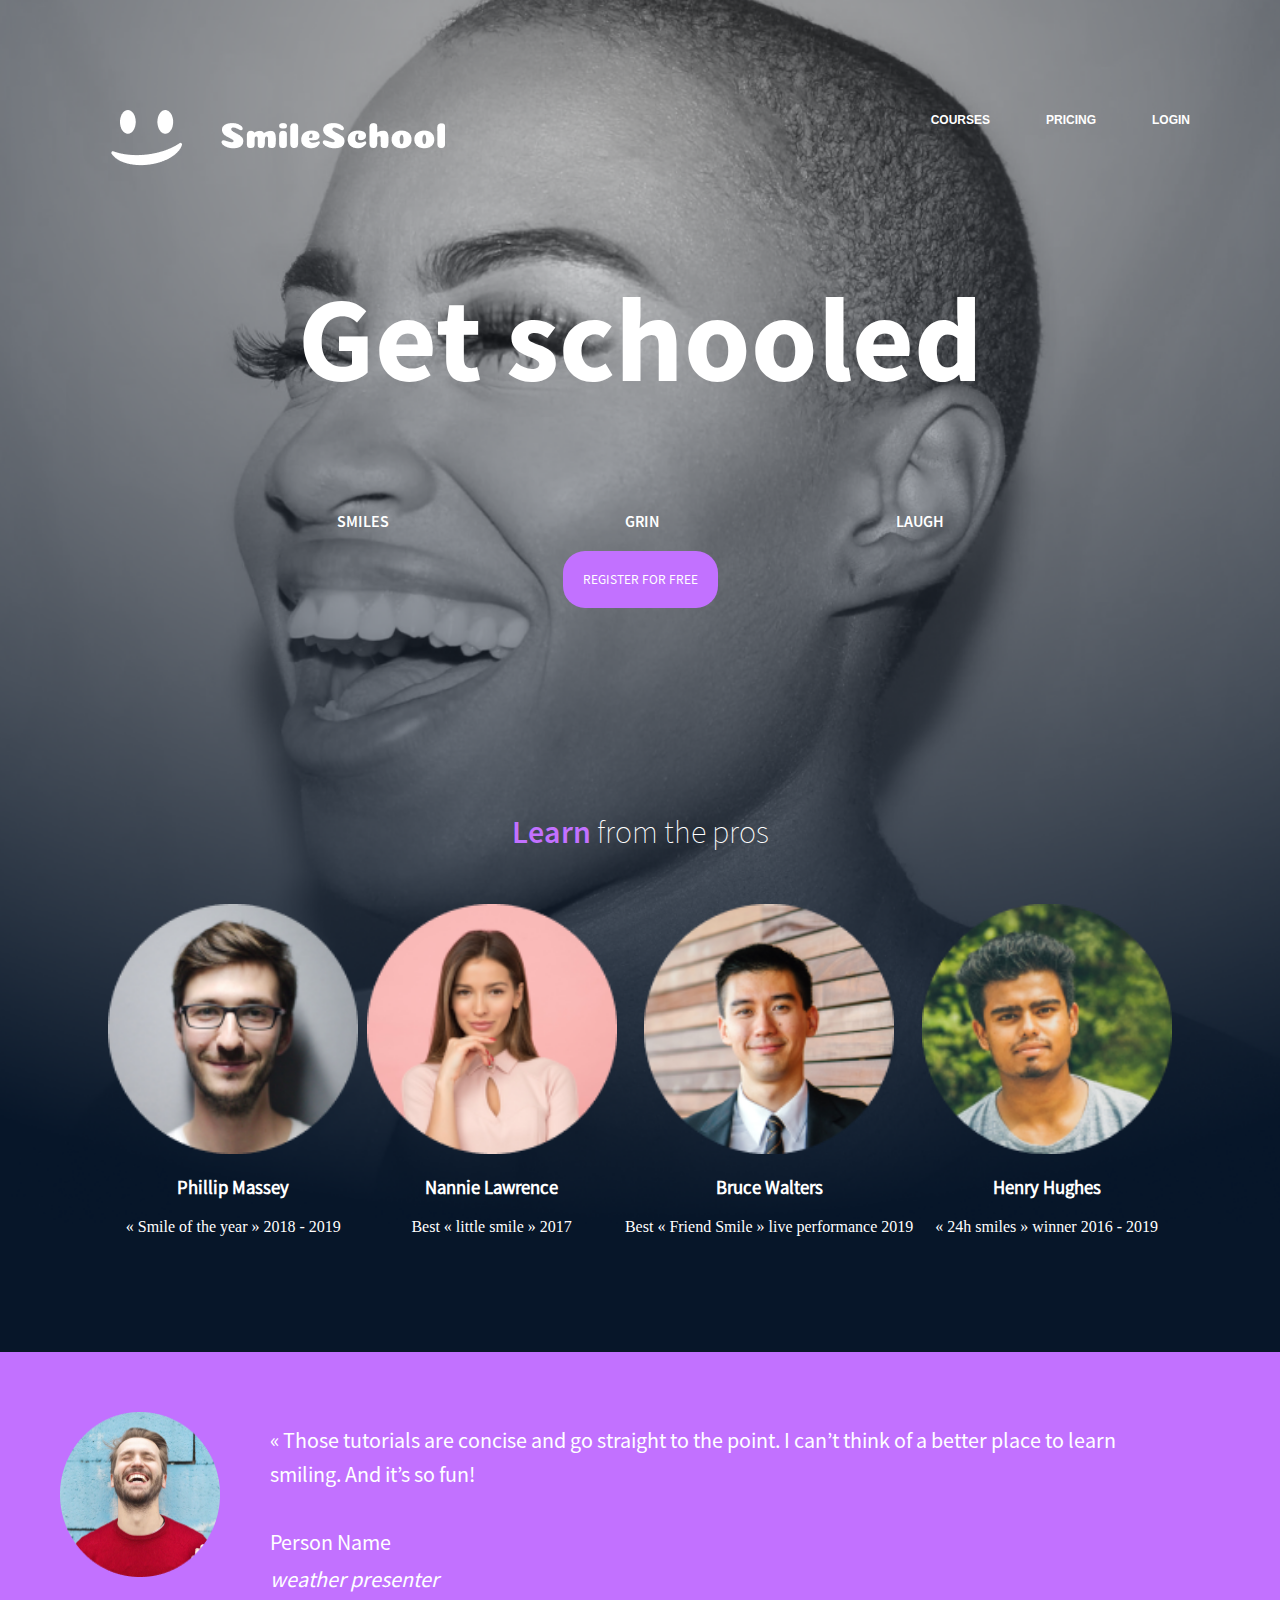
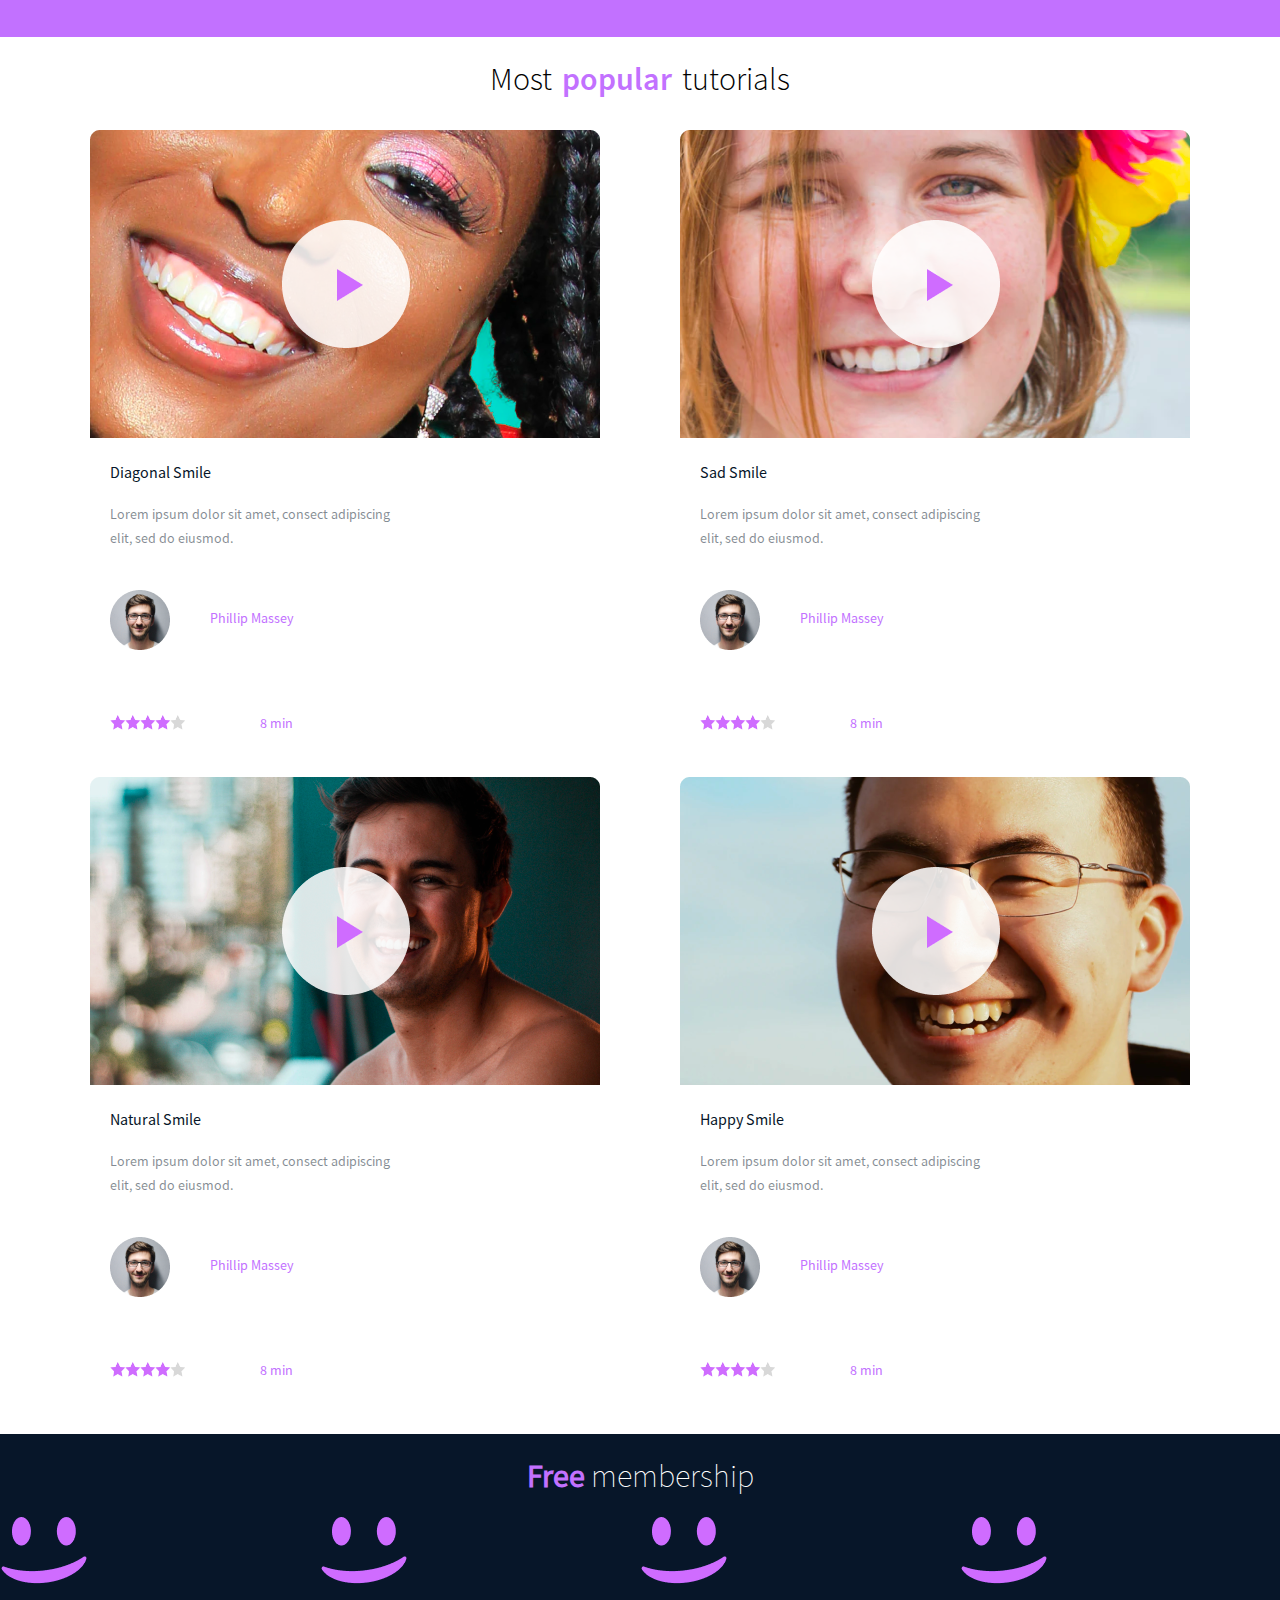
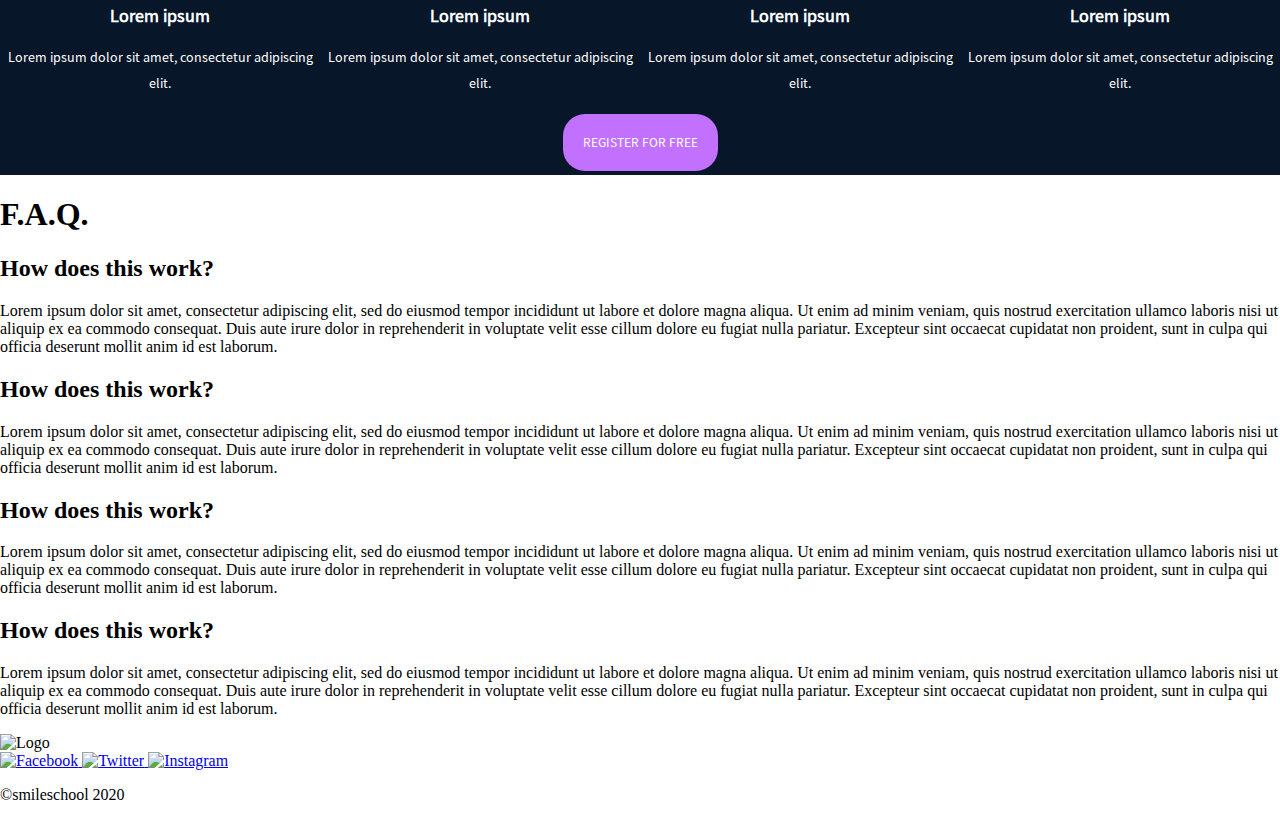
==== css_advanced/index.html @ b75cc5b3 "button flex dir row" ====
<!DOCTYPE html>
<html lang="en">
<head>
  <meta charset="UTF-8">
  <meta name="viewport" content="width=device-width, initial-scale=1.0">
  <title>Document</title>
  <link rel="stylesheet" href="styles.css">
</head>
<body>
  <!--Header-->
    <header>
      <div class="header">
      <div class="logo">
      <a><img src="images/logo.png" alt="Logo"></a>
    </div>
    <div class="menu">
    <a href="link">COURSES</a>
    <a href="link">PRICING</a>
    <a href="link">LOGIN</a>
    </div>
    </div>
    <!--Banner-->
      <section class="banner">
        <div class="top-banner">
        <h1>Get schooled</h1>
        <div class="three-words">
        <p>SMILES</p>
        <p>GRIN</p>
        <p>LAUGH</p>
        </div>
        <div class="button-container">
          <button>REGISTER FOR FREE</button>
        </div>
        </div>
        <div class="bottom-banner">
          <h2>
            <span class="highlight">Learn</span> from the pros
          </h2>
          <div class="pros">
            <div>
              <img src="images/pro_1.png" alt="Image 1">
              <h3>Phillip Massey</h3>
              <p>« Smile of the year » 2018 - 2019</p>
            </div>
            <div>
              <img src="images/pro_2.png" alt="Image 2">
              <h3>Nannie Lawrence</h3>
              <p>Best « little smile » 2017</p>
            </div>
              <div>
                <img src="images/pro_3.png" alt="Image 3">
                <h3>Bruce Walters</h3>
                <p>Best « Friend Smile » live performance 2019</p>
              </div>
                <div>
                  <img src="images/pro_4.png" alt="Image 4">
                  <h3>Henry Hughes</h3>
                  <p>« 24h smiles » winner 2016 - 2019</p>
                </div>
          </div>
        </div>
      </section>
    </header>
    <main>
    <!--Quote-->
    <section>
        <div class="testimonial">
          <img src="images/testimonial_avatar.png" alt="Image 1">
          <div class="quote">
            <blockquote>« Those tutorials are concise and go straight to the point. I can’t think of a better place to learn
              smiling. And it’s
              so fun!</blockquote>
            <p>Person Name</p>
            <i>weather presenter</i>
          </div>
        </div>
    </section>

    <!--Video-->
      <section>
        <div class="video">
        <h1>Most <span class="popular">popular</span> tutorials</h1>
        <div class="four-videos">
          <!--Video 1-->
          <div>
            <img src="images/video1.png" alt="Image 1">
            <h2>Diagonal Smile</h2>
            <p>Lorem ipsum dolor sit amet, consect adipiscing elit, sed do eiusmod.</p>
            <div class="review">
              <div class="phillip">
                <img src="images/phillip.png" alt="Image 1">
                <h3>Phillip Massey</h3>
              </div>
              <div class="stars-mins">
                <div class="stars">
                  <img src="images/full_star.png" alt="Star 1">
                  <img src="images/full_star.png" alt="Star 2">
                  <img src="images/full_star.png" alt="Star 3">
                  <img src="images/full_star.png" alt="Star 4">
                  <img src="images/empty_star.png" alt="Star 5">
                </div>
                  <p>8 min</p>
                </div>
              </div>
            </div>
          <!--Video 2-->
          <div>
            <img src="images/video2.png" alt="Image 2">
            <h2>Sad Smile</h2>
            <p>Lorem ipsum dolor sit amet, consect adipiscing elit, sed do eiusmod.</p>
            <div class="review">
              <div class="phillip">
                <img src="images/phillip.png" alt="Image 2">
                <h3>Phillip Massey</h3>
              </div>
              <div class="stars-mins">
                <div class="stars">
                  <img src="images/full_star.png" alt="Star 1">
                  <img src="images/full_star.png" alt="Star 2">
                  <img src="images/full_star.png" alt="Star 3">
                  <img src="images/full_star.png" alt="Star 4">
                  <img src="images/empty_star.png" alt="Star 5">
                </div>
                <p>8 min</p>
              </div>
            </div>
          </div>
          <!--Video 3-->
          <div>
            <img src="images/video3.png" alt="Image 3">
            <h2>Natural Smile</h2>
            <p>Lorem ipsum dolor sit amet, consect adipiscing elit, sed do eiusmod.</p>
            <div class="review">
              <div class="phillip">
              <img src="images/phillip.png" alt="Image 3">
              <h3>Phillip Massey</h3>
              </div>
              <div class="stars-mins">
                <div class="stars">
                  <img src="images/full_star.png" alt="Star 1">
                  <img src="images/full_star.png" alt="Star 2">
                  <img src="images/full_star.png" alt="Star 3">
                  <img src="images/full_star.png" alt="Star 4">
                  <img src="images/empty_star.png" alt="Star 5">
                </div>
                  <p>8 min</p>
                </div>
              </div>
            </div>
            <!--Video 4-->
            <div>
              <img src="images/video4.png" alt="Image 4">
              <h2>Happy Smile</h2>
              <p>Lorem ipsum dolor sit amet, consect adipiscing elit, sed do eiusmod.</p>
              <div class="review">
                <div class="phillip">
                <img src="images/phillip.png" alt="Image 4">
                <h3>Phillip Massey</h3>
                </div>
                <div class="stars-mins">
                  <div class="stars">
                    <img src="images/full_star.png" alt="Star 1">
                    <img src="images/full_star.png" alt="Star 2">
                    <img src="images/full_star.png" alt="Star 3">
                    <img src="images/full_star.png" alt="Star 4">
                    <img src="images/empty_star.png" alt="Star 5">
                  </div>
                  <p>8 min</p>
                </div>
              </div>
            </div>
        </div>
        </div>
  </section>
    <!--Membership-->
      <section>
        <div class="membership">
          <div class="free-membership">
          <h1> <span class="free">Free</span> membership</h1>
        </div>
        <div class="smiley-boxes">
          <div>
            <img src="images/smiley.png" alt="Image 1">
            <h2>Lorem ipsum</h2>
            <p>Lorem ipsum dolor sit amet, consectetur adipiscing elit.</p>
          </div>
          <div>
            <img src="images/smiley.png" alt="Image 2">
            <h2>Lorem ipsum</h2>
            <p>Lorem ipsum dolor sit amet, consectetur adipiscing elit.</p>
          </div>
          <div>
            <img src="images/smiley.png" alt="Image 3">
            <h2>Lorem ipsum</h2>
            <p>Lorem ipsum dolor sit amet, consectetur adipiscing elit.</p>
          </div>
          <div>
            <img src="images/smiley.png" alt="Image 4">
            <h2>Lorem ipsum</h2>
            <p>Lorem ipsum dolor sit amet, consectetur adipiscing elit.</p>
          </div>
        </div>
        <div class="button-container">
          <button>REGISTER FOR FREE</button>
        </div>
        </div>
      </section>
    <!--FAQ-->
      <section>
          <h1>F.A.Q.</h1>
        <div>
          <div>
            <div>
                <h2>How does this work?</h2>
                <p>Lorem ipsum dolor sit amet, consectetur adipiscing elit, sed do eiusmod tempor incididunt ut labore et dolore magna
                aliqua. Ut enim ad minim veniam, quis nostrud exercitation ullamco laboris nisi ut aliquip ex ea commodo consequat. Duis
                aute irure dolor in reprehenderit in voluptate velit esse cillum dolore eu fugiat nulla pariatur. Excepteur sint
                occaecat cupidatat non proident, sunt in culpa qui officia deserunt mollit anim id est laborum.</p>
                </div>
              <div>
                <h2>How does this work?</h2>
                <p>Lorem ipsum dolor sit amet, consectetur adipiscing elit, sed do eiusmod tempor incididunt ut labore et dolore magna
                aliqua. Ut enim ad minim veniam, quis nostrud exercitation ullamco laboris nisi ut aliquip ex ea commodo consequat. Duis
                aute irure dolor in reprehenderit in voluptate velit esse cillum dolore eu fugiat nulla pariatur. Excepteur sint
                occaecat cupidatat non proident, sunt in culpa qui officia deserunt mollit anim id est laborum.</p>
                </div>
              </div>
            <div>
              <div>
                <h2>How does this work?</h2>
                <p>Lorem ipsum dolor sit amet, consectetur adipiscing elit, sed do eiusmod tempor incididunt ut labore et dolore magna
                aliqua. Ut enim ad minim veniam, quis nostrud exercitation ullamco laboris nisi ut aliquip ex ea commodo consequat. Duis
                aute irure dolor in reprehenderit in voluptate velit esse cillum dolore eu fugiat nulla pariatur. Excepteur sint
                occaecat cupidatat non proident, sunt in culpa qui officia deserunt mollit anim id est laborum.</p>
                </div>
              <div>
                <h2>How does this work?</h2>
                <p>Lorem ipsum dolor sit amet, consectetur adipiscing elit, sed do eiusmod tempor incididunt ut labore et dolore magna
                aliqua. Ut enim ad minim veniam, quis nostrud exercitation ullamco laboris nisi ut aliquip ex ea commodo consequat. Duis
                aute irure dolor in reprehenderit in voluptate velit esse cillum dolore eu fugiat nulla pariatur. Excepteur sint
                occaecat cupidatat non proident, sunt in culpa qui officia deserunt mollit anim id est laborum.</p>
                </div>
              </div>
        </div>
      </section>
    </main>
    <!--Footer-->
    <footer>
        <div>
          <div>
            <img src="Logo" alt="Logo">
            <div>
              <a href="Link1">
                <img src="Image1" alt="Facebook">
              </a>
              <a href="Link2">
                <img src="Image2" alt="Twitter">
              </a>
              <a href="Link3">
                <img src="Image3" alt="Instagram">
              </a>
            </div>
              <p>©smileschool 2020</p>
          </div>
        </div>
    </footer>
</body>
</html>
---- css_advanced/styles.css ----
@font-face {
  font-family: 'Source Sans Pro-Regular';
  src: url(fonts/SourceSansPro-Regular.otf);
}


@font-face {
  font-family: 'Source Sans Pro-Bold';
  src: url(fonts/SourceSansPro-Bold.otf);
}

@font-face {
  font-family: 'Source Sans Pro-Semibold';
  src: url(fonts/SourceSansPro-Semibold.otf);
}



@font-face {
  font-family: 'Source Sans Pro-Extralight';
  src: url(fonts/SourceSansPro-ExtraLight.otf);
}

@font-face {
  font-family: 'Source Sans Pro-Light';
  src: url(fonts/SourceSansPro-Light.otf);
}

@font-face {
  font-family: 'Source Sans Pro-Black';
  src: url(fonts/SourceSansPro-Black.otf);
}

@font-face {
  font-family: 'Source Sans Pro-It';
  src: url(fonts/SourceSansPro-It.otf);
}

body {
  margin: 0px;
  padding: 0px;
}


header {
  display: flex;
  flex-direction: column;
  padding: 100px;
  background-image: url('images/background.png');
  background-repeat: no-repeat;
  background-size: cover;
  background-position: center;
}

.header {
  display: flex;
  justify-content: space-between;
  align-items: right;
  padding: 10px;
  width: 100%;
}


.logo {
  align-items: left;
}

.menu {
  align-items: right;
  word-spacing: 52px;
}

.menu a {
  color: #FFF;
  font-family: 'Source Sans Pro', 'helvetica';
  font-weight: 700;
  font-size: 12px;
  font-style: normal;
  text-decoration: none;
}

.banner {
  display: flex;
  flex-direction: column;
}

.top-banner h1 {
  display: flex;
  flex-direction: column;
  font-family: 'Source Sans Pro-Bold';
  font-size: 120px;
  font-weight: 700;
  line-height: normal;
  text-align: center;
  color: #FFF;
}

.three-words {
  display: flex;
  flex-direction: row;
  justify-content: space-evenly;
}

.three-words p {
  font-family: 'Source Sans Pro-SemiBold';
  font-size: 16px;
  color: #FFF;
}


.button-container {
  display: flex;
  justify-content: center;
  flex-direction: row;
  text-align: center;
  text-decoration: none;
  font-size: 14px;
  margin: 4px 2px;
}

button {
  display: flex;
  flex-direction: row;
  justify-content: center;;
  align-items: center;
  background-color: #C271FF;
  border: none;
  border-radius: 22px;
  padding: 20px;
  color: white;
  font-family: "Source Sans Pro-Regular";
  font-weight: 400;
}


.bottom-banner {
  display: flex;
  flex-direction: column;
}

.highlight {
  color: #C271FF;
  font-family: "Source Sans Pro-Semibold";
  font-size: 32px;
  font-weight: 700;
  line-height: 40.22px;
  text-align: center;
  margin-top: 200px;
}

.bottom-banner h2 {
  color: #FFF;
  font-family: "Source Sans Pro-ExtraLight";
  font-size: 32px;
  font-style: normal;
  font-weight: 300;
  line-height: normal;
  text-align: center;
  margin-top: 200px;
}

.pros {
  display: flex;
  flex-direction: row;
  justify-content: space-evenly;
  text-align: center;
  margin-top: 25px;
  word-wrap: normal;
}

.pros img {
  width: 250px;
  height: 250px;
  flex-shrink: 0;
}

.pros h3 {
  color: #FFF;
  font-family: "Source Sans Pro-Regular";
}

.pros p {
  color: #FFF;
  font-family: "Source Sans Pro-It";
}

main {
  display: flex;
  flex-direction: column;
}

.testimonial {
  display: flex;
  justify-content: center;
  padding: 50px;
  background-color: #C271FF;
}



.testimonial img {
  display: flex;
  padding: 10px;
  max-width: 160px;
}



.quote {
  display: flex;
  flex-direction: column;
  color: #FFF;
  text-align: left;
  font-size: 22px;
  font-family: 'Source Sans Pro-Regular';
  font-weight: 400;
  line-height: 33.6px;
}



.quote p, i {
  font-family: "Source Sans Pro-Regular";
  margin-left: 40px;
  line-height: 15px;
}



.video {
  display: flex;
  flex-direction: column;

}

.popular {
  color: #C271FF;
  font-family: "Source Sans Pro-Semibold";
  font-size: 32px;
  text-align: center;
  line-height: 40px;
  font-weight: 700;
}

.video h1 {
  text-align: center;
  color: black;
  font-family: "Source Sans Pro-Light";
  font-size: 32px;
  line-height: 40px;
  font-weight: 300;
  word-spacing: 4px;
}

.four-videos {
  display: flex;
  flex-direction: row;
  justify-content: space-evenly;
  flex-wrap: wrap;
  margin: 10px;
}

.four-videos h2 {
  display: flex;
  font-family: Source Sans Pro-Regular;
  font-size: 16px;
  font-weight: normal;
  line-height: 20.11px;
  text-align: left;
  color: #071629;
  margin: 20px;
}

.four-videos p {
  display: flex;
  width: 300px;
  color: rgba(7, 22, 41, 0.50);
  font-family: "Source Sans Pro-Regular";
  font-size: 14px;
  font-style: normal;
  font-weight: 400;
  line-height: 24px;
  margin: 20px;
}

.phillip {
  display: flex;
  justify-content: flex-start;

}

.phillip h3 {
  color: #C271FF;
  font-family: "Source Sans Pro-Regular";
  font-size: 14px;
  font-style: normal;
  line-height: 27px; /* 192.857% */
  text-align: left;
  font-weight: normal;
  margin-top: 35px;
}


.phillip img {
  display: flex;
  padding-right: 20px;
  margin: 20px;
}

.stars-mins {
  display: flex;
  flex-direction: row;
  flex-wrap: wrap;
  justify-content: space-between;
  margin: 20px
}

.stars-mins p {
  display: flex;
  color: #C271FF;
  text-align: right;
  font-family: "Source Sans Pro-Regular";
  font-size: 14px;
  font-style: normal;
  line-height: 27px;
}

.stars {
  display: flex;
  margin-top: 25px;
}

.stars img {
  display: flex;
  width: 15px;
  height: 15px;
}


.review {
  display: flex;
  flex-direction: column;
}

.membership {
  display: flex;
  flex-direction: column;
  flex-shrink: 0;
  justify-content: space-evenly;
  background-color: #071629;
}

.free-membership {
  display: flex;
  flex-direction: column;
}

.free-membership h1 {
  font-family: "Source Sans Pro-Extralight";
  color: #FFF;
  font-size: 32px;
  font-style: normal;
  font-weight: 300;
  line-height: normal;
  text-align: center;
}

.free {
  color: #C271FF;
  font-family: "Source Sans Pro-Regular";
  font-weight: 700;
}

.smiley-boxes {
  display: flex;
  flex-direction: row;
  justify-content: space-evenly;
  align-items: center;
}

.smiley-boxes img {
  display: flex;
  align-items: center;
}

.smiley-boxes h2 {
  color: #FFF;
  text-align: center;
  font-family: "Source Sans Pro-Regular";
  font-size: 18px;
  font-style: normal;
  line-height: 26px;

}

.smiley-boxes p {
  color: #FFF;
  font-family: Source Sans Pro-Regular;
  font-size: 14px;
  line-height: 26px;
  text-align: center;

}
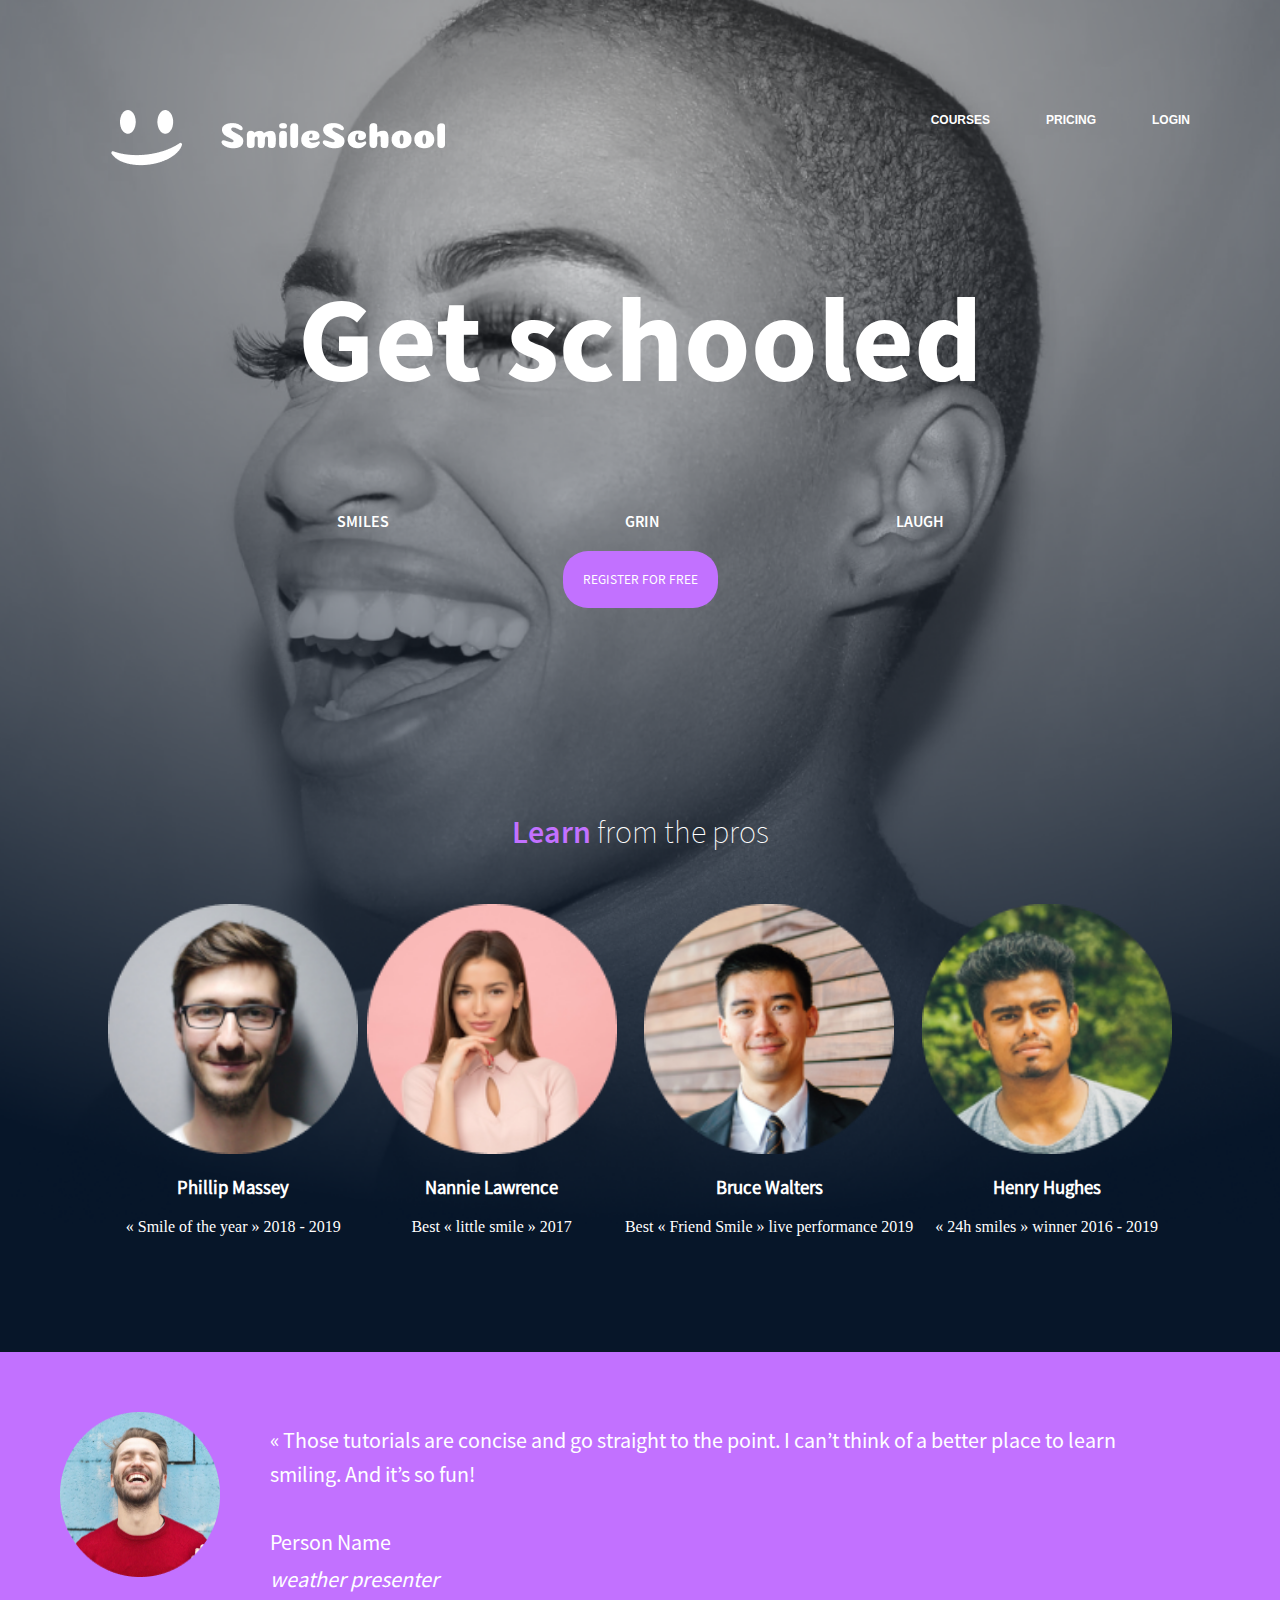
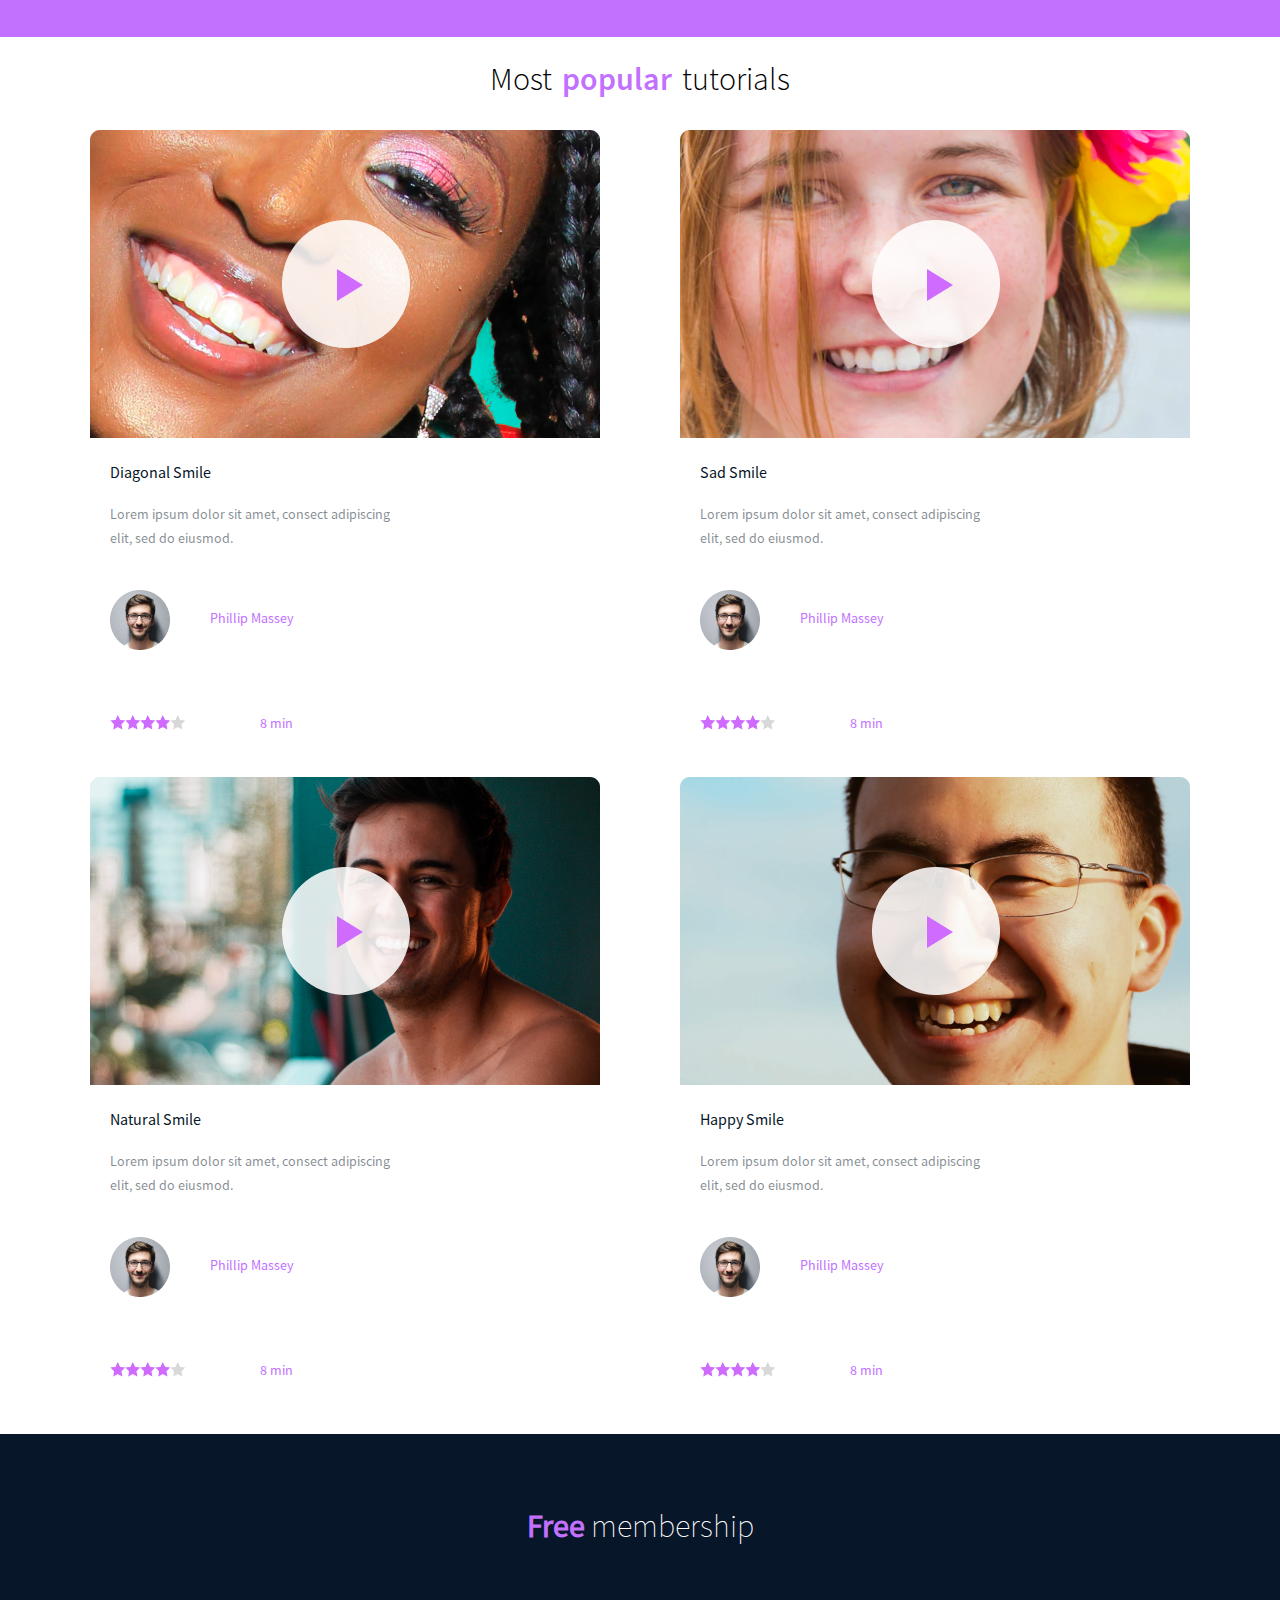
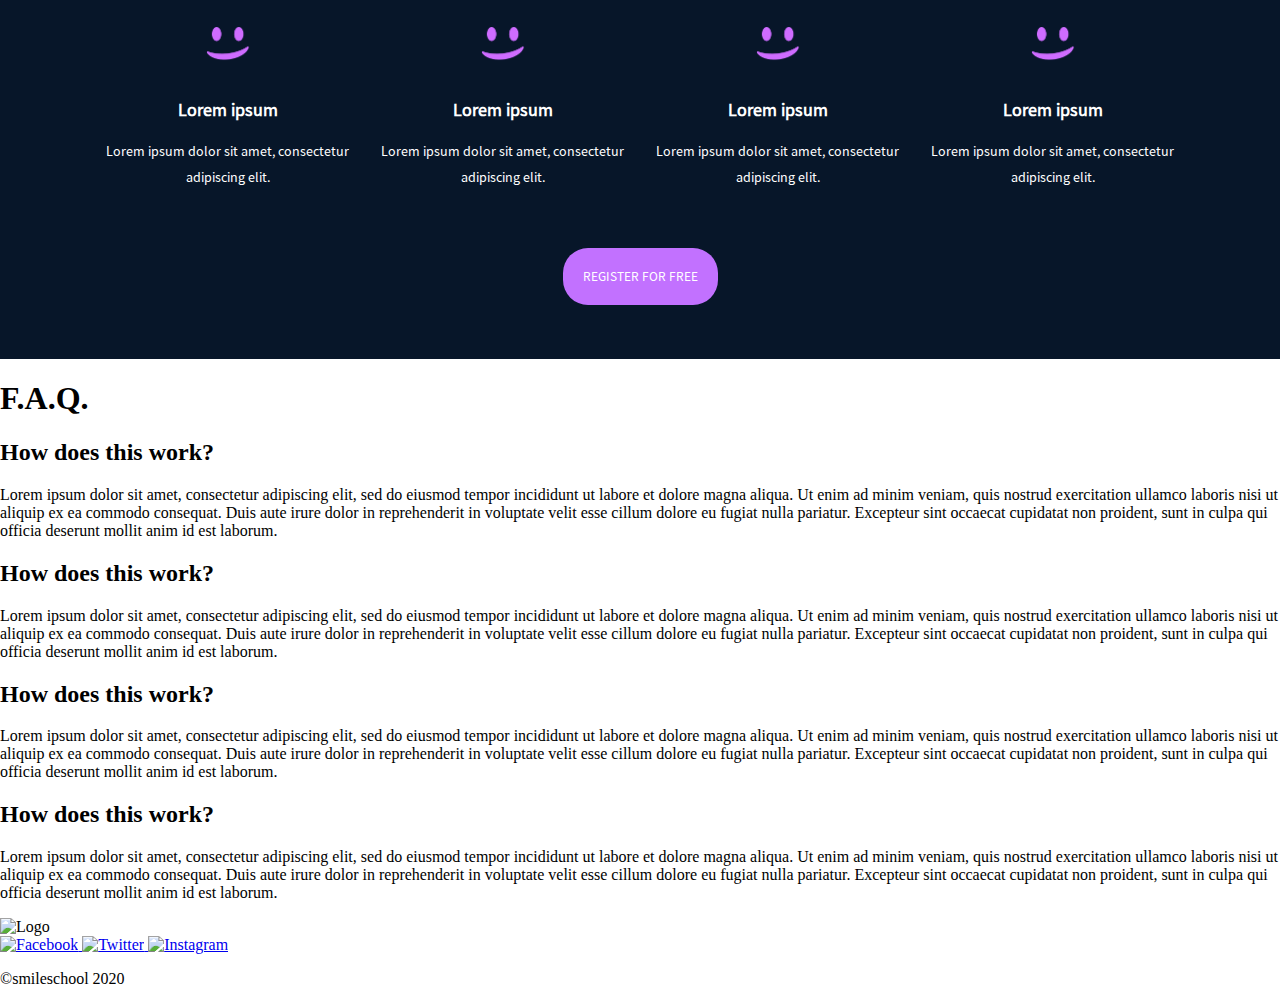
==== commit cac670ba: "memberhsip done" ====
--- a/css_advanced/index.html
+++ b/css_advanced/index.html
@@ -180,22 +180,30 @@
         </div>
         <div class="smiley-boxes">
           <div>
-            <img src="images/smiley.png" alt="Image 1">
-            <h2>Lorem ipsum</h2>
-            <p>Lorem ipsum dolor sit amet, consectetur adipiscing elit.</p>
-          </div>
-          <div>
-            <img src="images/smiley.png" alt="Image 2">
-            <h2>Lorem ipsum</h2>
-            <p>Lorem ipsum dolor sit amet, consectetur adipiscing elit.</p>
-          </div>
-          <div>
+            <div class="smileys">
+              <img src="images/smiley.png" alt="Image 3">
+            </div>            
+            <h2>Lorem ipsum</h2>
+            <p>Lorem ipsum dolor sit amet, consectetur adipiscing elit.</p>
+          </div>
+          <div>
+            <div class="smileys">
+              <img src="images/smiley.png" alt="Image 3">
+            </div>            
+            <h2>Lorem ipsum</h2>
+            <p>Lorem ipsum dolor sit amet, consectetur adipiscing elit.</p>
+          </div>
+          <div>
+            <div class="smileys">
             <img src="images/smiley.png" alt="Image 3">
-            <h2>Lorem ipsum</h2>
-            <p>Lorem ipsum dolor sit amet, consectetur adipiscing elit.</p>
-          </div>
-          <div>
-            <img src="images/smiley.png" alt="Image 4">
+            </div>
+            <h2>Lorem ipsum</h2>
+            <p>Lorem ipsum dolor sit amet, consectetur adipiscing elit.</p>
+          </div>
+          <div>
+            <div class="smileys">
+              <img src="images/smiley.png" alt="Image 3">
+            </div>           
             <h2>Lorem ipsum</h2>
             <p>Lorem ipsum dolor sit amet, consectetur adipiscing elit.</p>
           </div>
--- a/css_advanced/styles.css
+++ b/css_advanced/styles.css
@@ -125,7 +125,7 @@
   align-items: center;
   background-color: #C271FF;
   border: none;
-  border-radius: 22px;
+  border-radius: 25px;
   padding: 20px;
   color: white;
   font-family: "Source Sans Pro-Regular";
@@ -348,6 +348,7 @@
   flex-shrink: 0;
   justify-content: space-evenly;
   background-color: #071629;
+  padding: 50px;
 }
 
 .free-membership {
@@ -376,14 +377,31 @@
   flex-direction: row;
   justify-content: space-evenly;
   align-items: center;
+  padding: 40px;
+}
+
+.smileys {
+  display: flex;
+  flex-direction: column;
+  justify-content: center;
+  align-items: center;
+  padding: 10px;
 }
 
 .smiley-boxes img {
   display: flex;
-  align-items: center;
+  justify-content: center;
+  flex-direction: column;
+  align-items: center;
+  width: 44px;
+  height: 35px;
+  padding: 10px;
 }
 
 .smiley-boxes h2 {
+  display: flex;
+  flex-direction: column;
+  align-items: center;
   color: #FFF;
   text-align: center;
   font-family: "Source Sans Pro-Regular";
@@ -394,6 +412,9 @@
 }
 
 .smiley-boxes p {
+  display: flex;
+  flex-direction: column;
+  align-items: center;
   color: #FFF;
   font-family: Source Sans Pro-Regular;
   font-size: 14px;
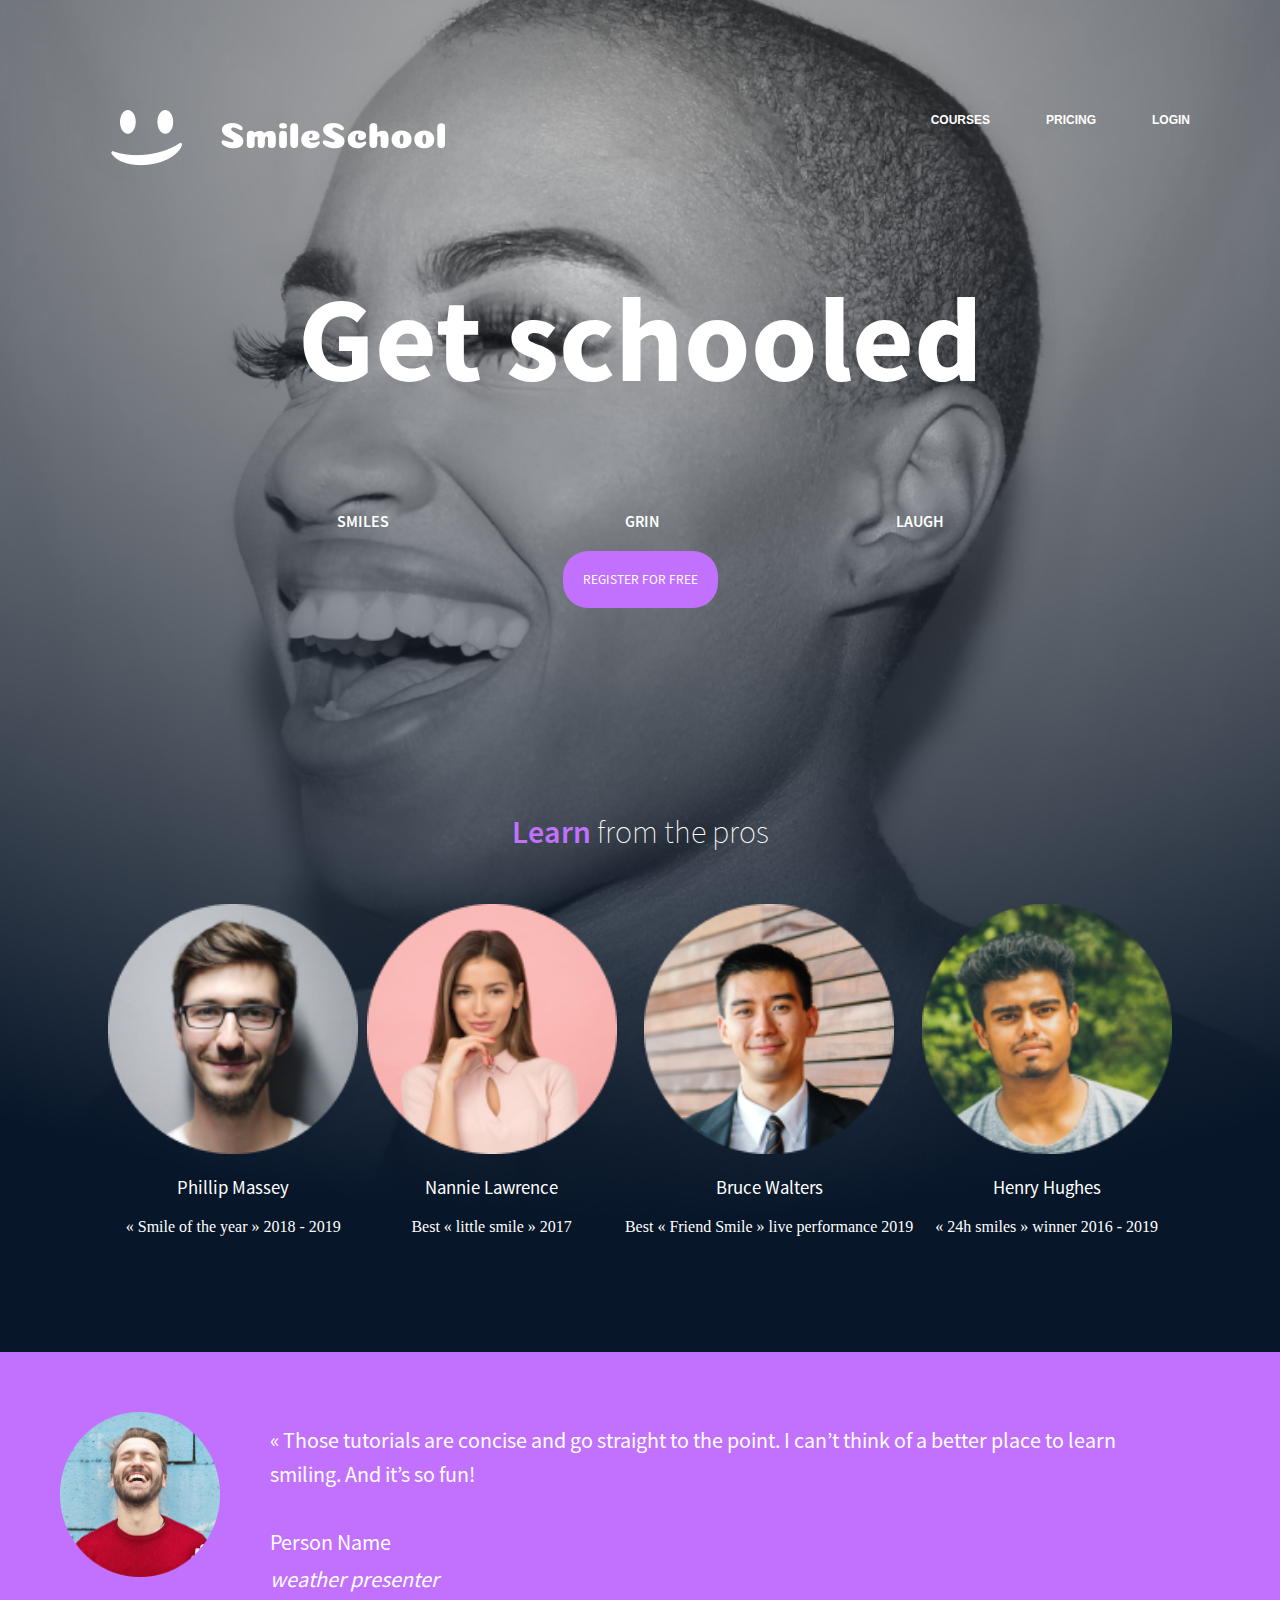
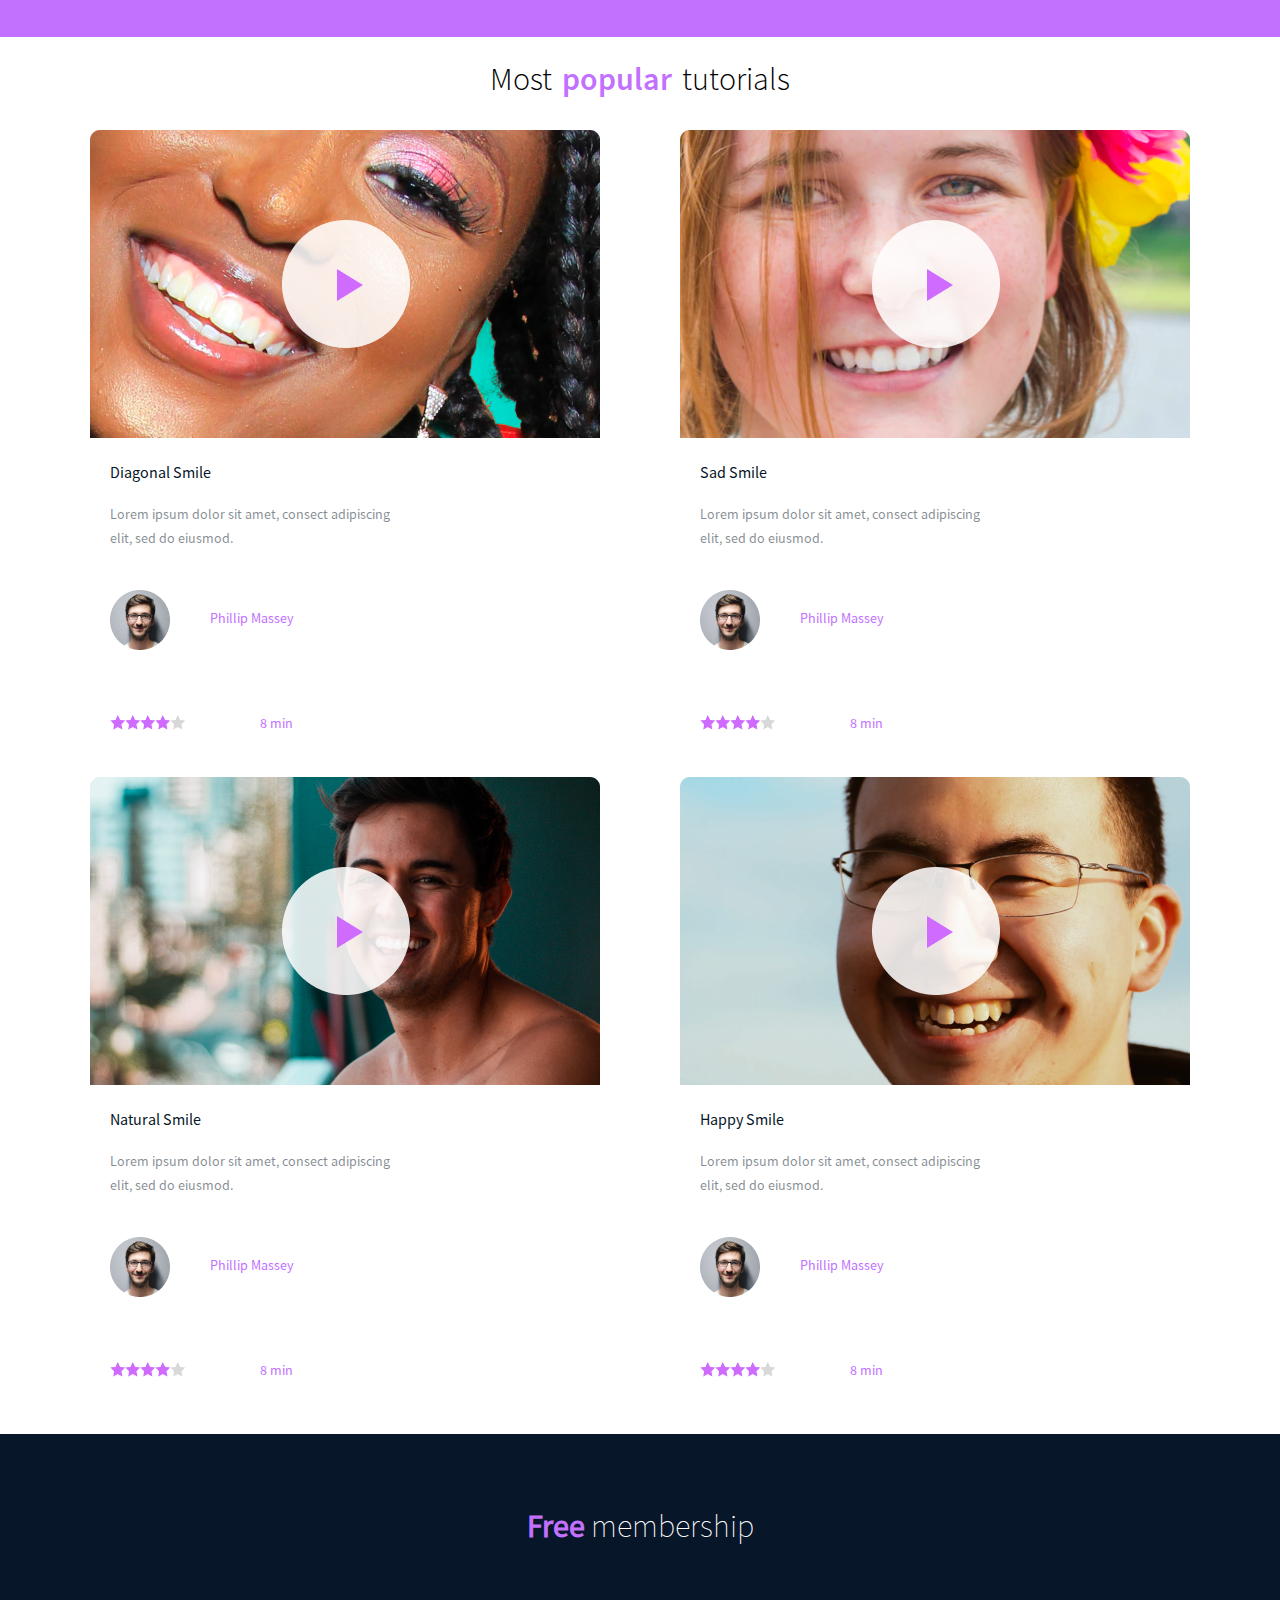
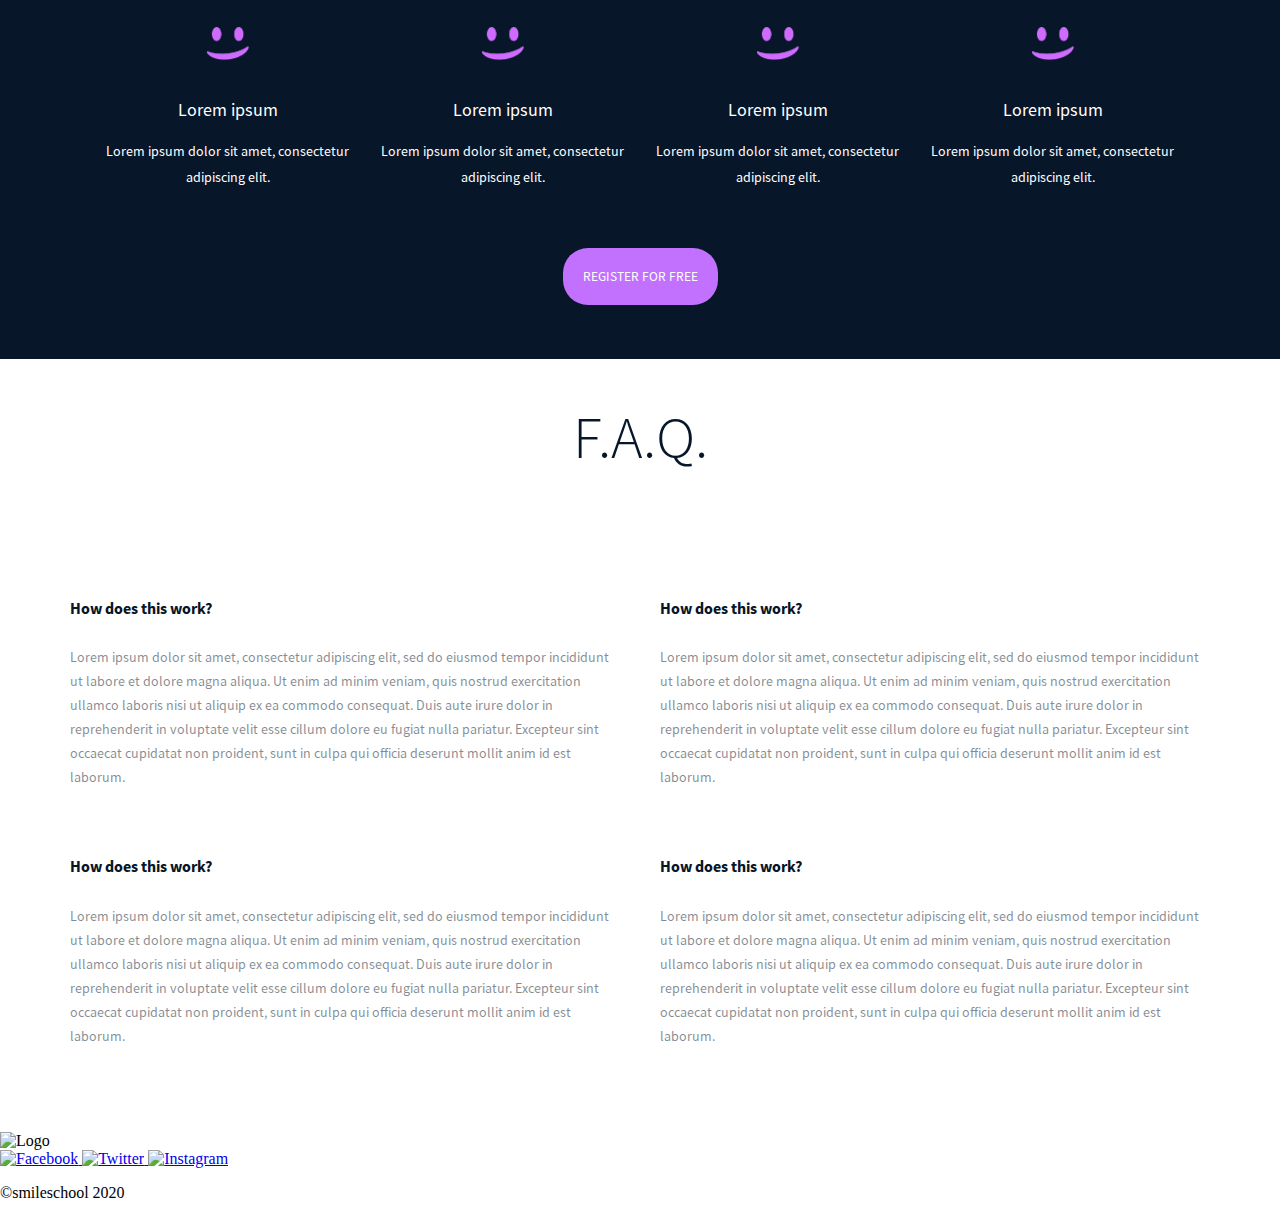
==== commit 82623477: "footer" ====
--- a/css_advanced/index.html
+++ b/css_advanced/index.html
@@ -215,46 +215,48 @@
       </section>
     <!--FAQ-->
       <section>
+        <div class="faq">
           <h1>F.A.Q.</h1>
-        <div>
-          <div>
-            <div>
-                <h2>How does this work?</h2>
-                <p>Lorem ipsum dolor sit amet, consectetur adipiscing elit, sed do eiusmod tempor incididunt ut labore et dolore magna
-                aliqua. Ut enim ad minim veniam, quis nostrud exercitation ullamco laboris nisi ut aliquip ex ea commodo consequat. Duis
-                aute irure dolor in reprehenderit in voluptate velit esse cillum dolore eu fugiat nulla pariatur. Excepteur sint
-                occaecat cupidatat non proident, sunt in culpa qui officia deserunt mollit anim id est laborum.</p>
-                </div>
-              <div>
-                <h2>How does this work?</h2>
-                <p>Lorem ipsum dolor sit amet, consectetur adipiscing elit, sed do eiusmod tempor incididunt ut labore et dolore magna
-                aliqua. Ut enim ad minim veniam, quis nostrud exercitation ullamco laboris nisi ut aliquip ex ea commodo consequat. Duis
-                aute irure dolor in reprehenderit in voluptate velit esse cillum dolore eu fugiat nulla pariatur. Excepteur sint
-                occaecat cupidatat non proident, sunt in culpa qui officia deserunt mollit anim id est laborum.</p>
-                </div>
-              </div>
-            <div>
-              <div>
-                <h2>How does this work?</h2>
-                <p>Lorem ipsum dolor sit amet, consectetur adipiscing elit, sed do eiusmod tempor incididunt ut labore et dolore magna
-                aliqua. Ut enim ad minim veniam, quis nostrud exercitation ullamco laboris nisi ut aliquip ex ea commodo consequat. Duis
-                aute irure dolor in reprehenderit in voluptate velit esse cillum dolore eu fugiat nulla pariatur. Excepteur sint
-                occaecat cupidatat non proident, sunt in culpa qui officia deserunt mollit anim id est laborum.</p>
-                </div>
-              <div>
-                <h2>How does this work?</h2>
-                <p>Lorem ipsum dolor sit amet, consectetur adipiscing elit, sed do eiusmod tempor incididunt ut labore et dolore magna
-                aliqua. Ut enim ad minim veniam, quis nostrud exercitation ullamco laboris nisi ut aliquip ex ea commodo consequat. Duis
-                aute irure dolor in reprehenderit in voluptate velit esse cillum dolore eu fugiat nulla pariatur. Excepteur sint
-                occaecat cupidatat non proident, sunt in culpa qui officia deserunt mollit anim id est laborum.</p>
-                </div>
-              </div>
+        <div class="four-boxes">
+          <div class="top-row">
+            <div class="faq-box">
+                <h2>How does this work?</h2>
+                <p>Lorem ipsum dolor sit amet, consectetur adipiscing elit, sed do eiusmod tempor incididunt ut labore et dolore magna
+                aliqua. Ut enim ad minim veniam, quis nostrud exercitation ullamco laboris nisi ut aliquip ex ea commodo consequat. Duis
+                aute irure dolor in reprehenderit in voluptate velit esse cillum dolore eu fugiat nulla pariatur. Excepteur sint
+                occaecat cupidatat non proident, sunt in culpa qui officia deserunt mollit anim id est laborum.</p>
+                </div>
+              <div class="faq-box">
+                <h2>How does this work?</h2>
+                <p>Lorem ipsum dolor sit amet, consectetur adipiscing elit, sed do eiusmod tempor incididunt ut labore et dolore magna
+                aliqua. Ut enim ad minim veniam, quis nostrud exercitation ullamco laboris nisi ut aliquip ex ea commodo consequat. Duis
+                aute irure dolor in reprehenderit in voluptate velit esse cillum dolore eu fugiat nulla pariatur. Excepteur sint
+                occaecat cupidatat non proident, sunt in culpa qui officia deserunt mollit anim id est laborum.</p>
+                </div>
+              </div>
+            <div class="bottom-row">
+              <div class="faq-box">
+                <h2>How does this work?</h2>
+                <p>Lorem ipsum dolor sit amet, consectetur adipiscing elit, sed do eiusmod tempor incididunt ut labore et dolore magna
+                aliqua. Ut enim ad minim veniam, quis nostrud exercitation ullamco laboris nisi ut aliquip ex ea commodo consequat. Duis
+                aute irure dolor in reprehenderit in voluptate velit esse cillum dolore eu fugiat nulla pariatur. Excepteur sint
+                occaecat cupidatat non proident, sunt in culpa qui officia deserunt mollit anim id est laborum.</p>
+                </div>
+              <div class="faq-box">
+                <h2>How does this work?</h2>
+                <p>Lorem ipsum dolor sit amet, consectetur adipiscing elit, sed do eiusmod tempor incididunt ut labore et dolore magna
+                aliqua. Ut enim ad minim veniam, quis nostrud exercitation ullamco laboris nisi ut aliquip ex ea commodo consequat. Duis
+                aute irure dolor in reprehenderit in voluptate velit esse cillum dolore eu fugiat nulla pariatur. Excepteur sint
+                occaecat cupidatat non proident, sunt in culpa qui officia deserunt mollit anim id est laborum.</p>
+                </div>
+              </div>
+        </div>
         </div>
       </section>
     </main>
     <!--Footer-->
     <footer>
-        <div>
+        <div class="footer">
           <div>
             <img src="Logo" alt="Logo">
             <div>
--- a/css_advanced/styles.css
+++ b/css_advanced/styles.css
@@ -34,6 +34,11 @@
 @font-face {
   font-family: 'Source Sans Pro-It';
   src: url(fonts/SourceSansPro-It.otf);
+}
+
+h1, h2, h3 {
+  font-weight: normal;
+  font-style: normal;
 }
 
 body {
@@ -422,3 +427,69 @@
   text-align: center;
 
 }
+
+.faq {
+  display: flex;
+  flex-direction: column;
+  justify-content: center;
+  align-items: center;
+  background-color: #FFF;
+}
+
+.faq h1 {
+  font-family: Source Sans Pro-Regular;
+  color: #071629;
+  text-align: center;
+  font-family: "Source Sans Pro-Light";
+  font-size: 60px;
+  font-style: normal;
+  font-weight: 300;
+  line-height: normal;
+
+}
+
+.four-boxes {
+  display: flex;
+  flex-direction: column;
+  justify-content: space-evenly;
+  align-items: center;
+  padding: 50px;
+}
+
+.top-row {
+  display: flex;
+  flex-direction: row;
+  justify-content: space-evenly;
+  align-items: center;
+}
+
+.bottom-row {
+  display: flex;
+  flex-direction: row;
+  justify-content: space-evenly;
+  align-items: center;
+}
+
+.four-boxes h2 {
+  font-family: "Source Sans Pro-bold";
+  font-size: 16px;
+  line-height: 20.11px;
+  text-align: left;
+  color: #071629;
+}
+
+.four-boxes p {
+  font-family: "Source Sans Pro-Regular";
+  color: #07162980;
+  font-size: 14px;
+  font-weight: 400;
+  line-height: 24px;
+  text-align: left;
+}
+
+.faq-box {
+  display: flex;
+  flex-direction: column;
+  align-items: flex-start;
+  padding: 20px;
+}
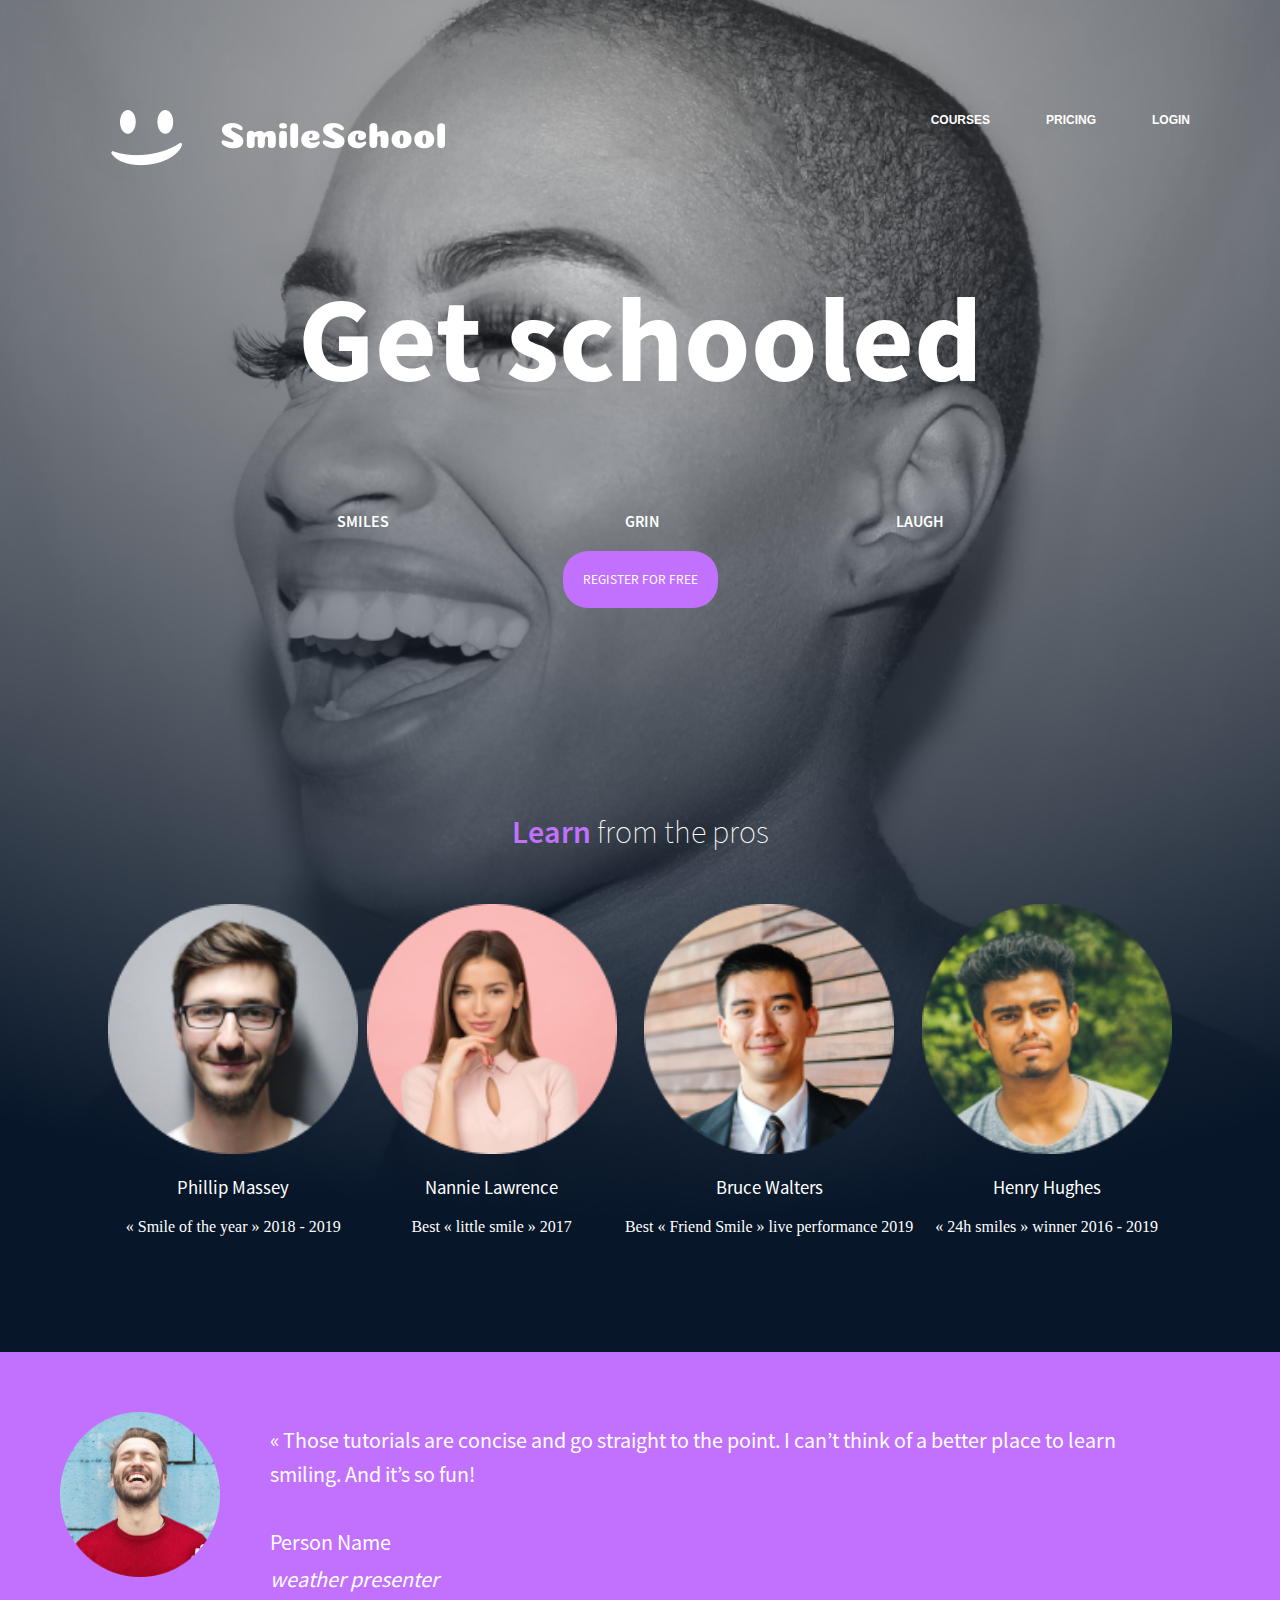
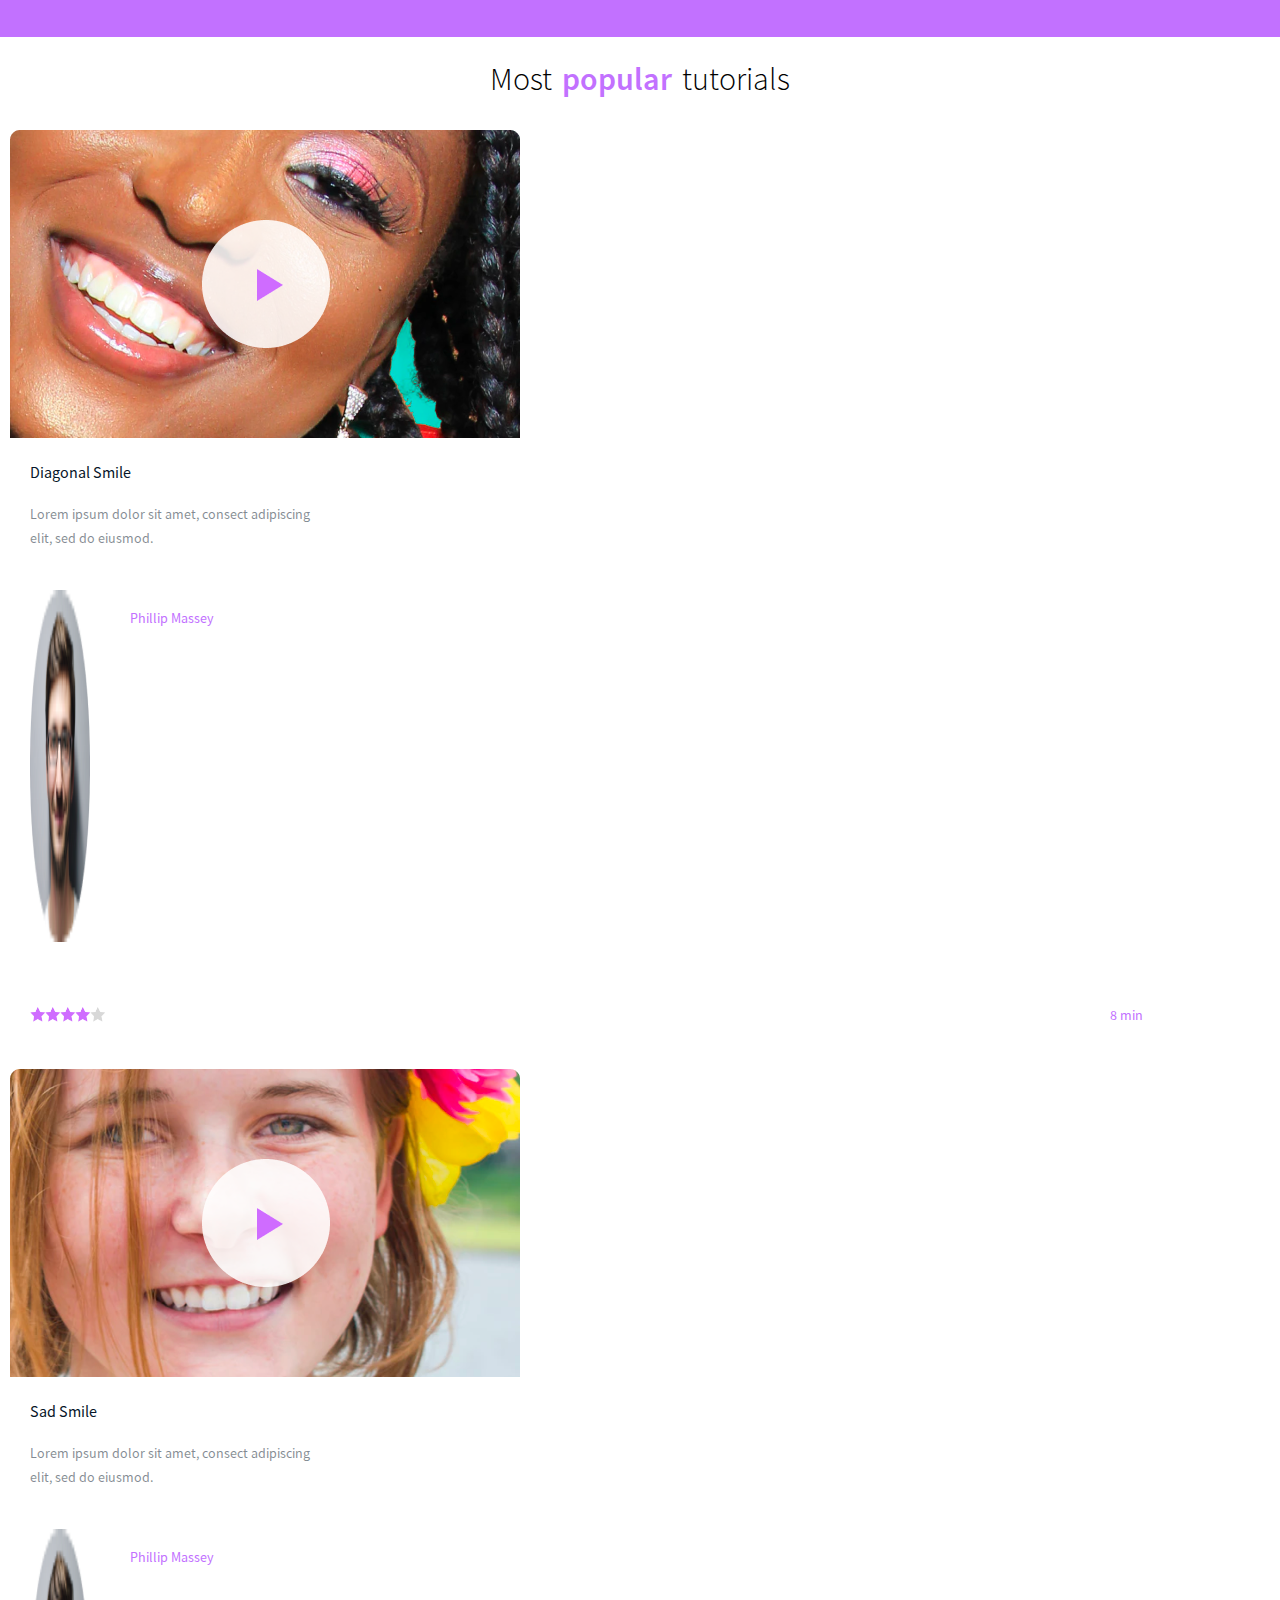
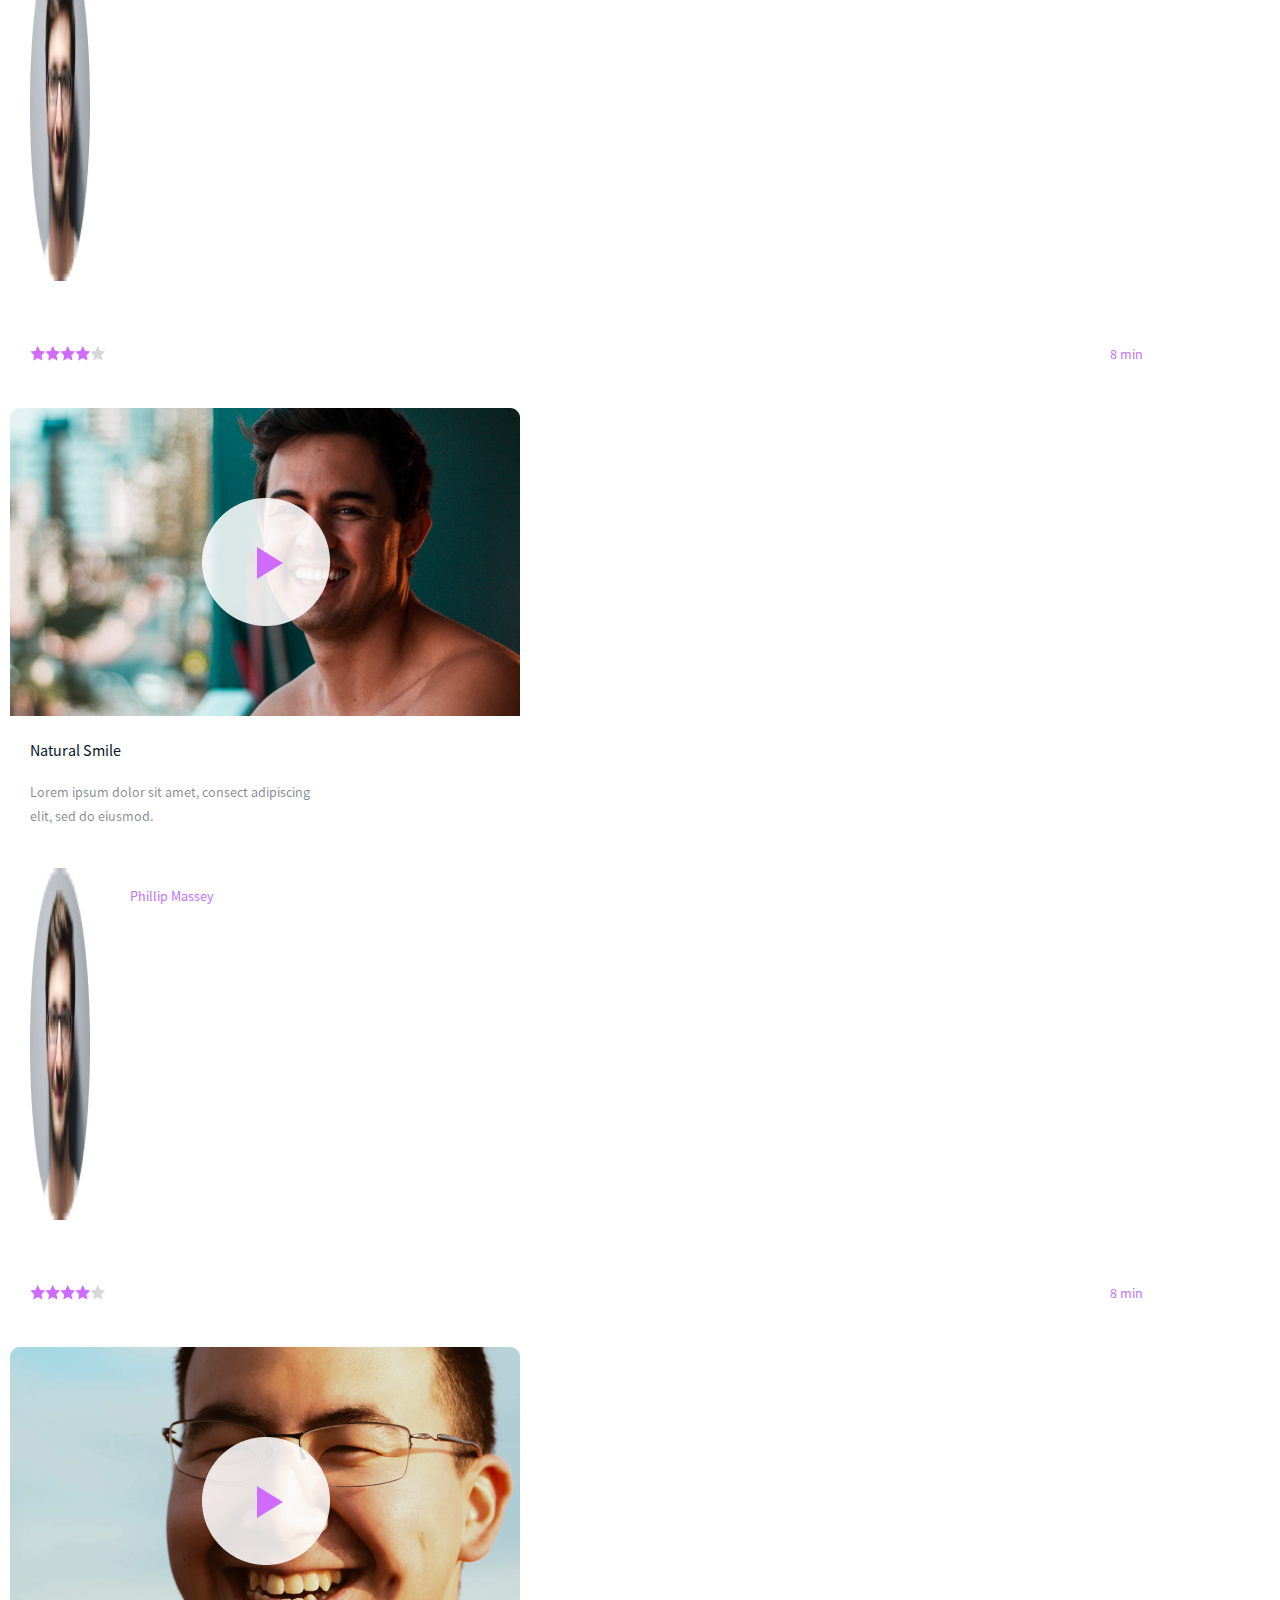
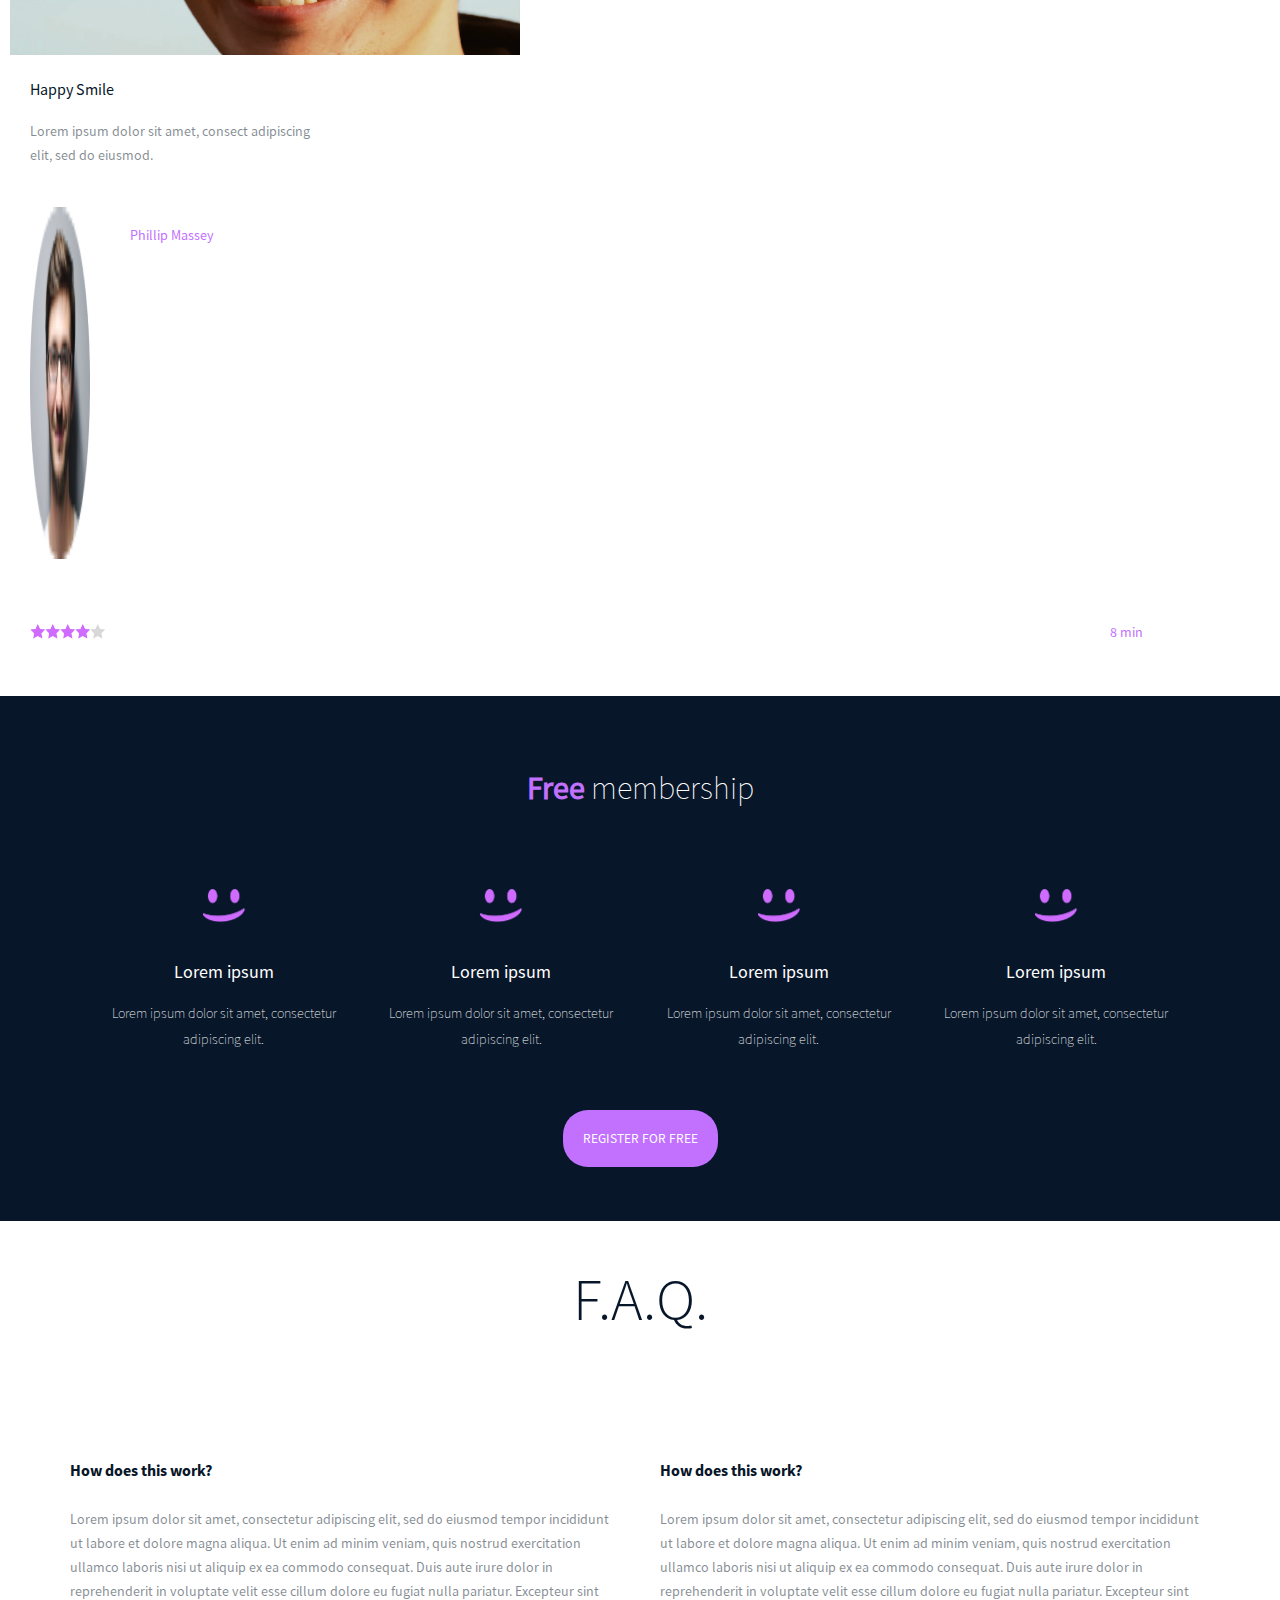
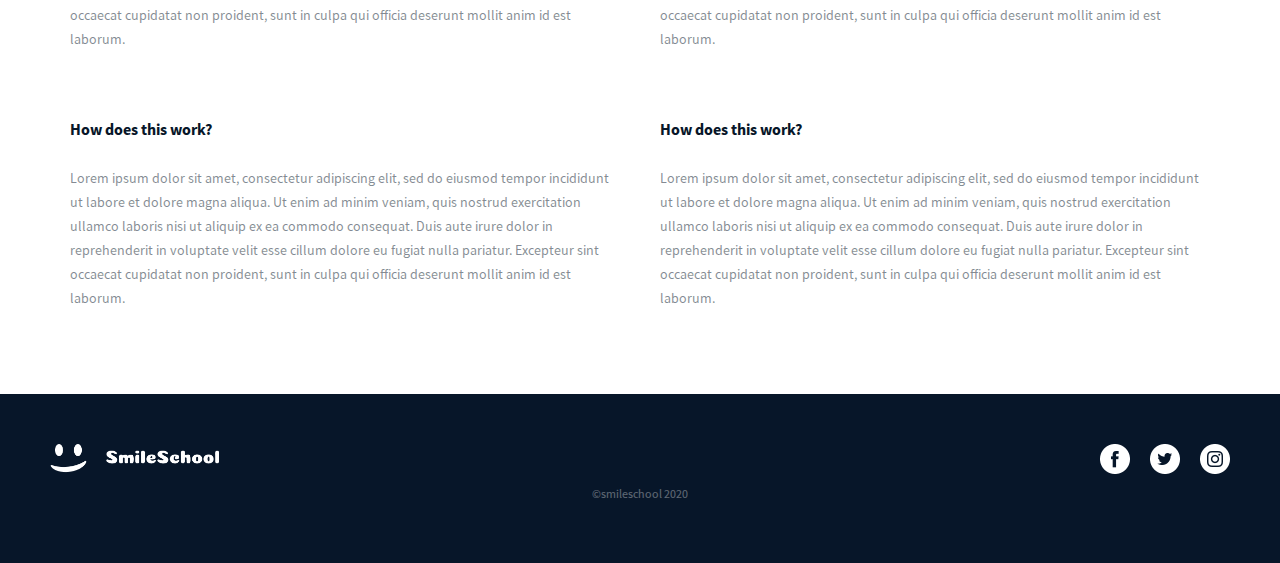
==== commit 70cd486b: "footer done" ====
--- a/css_advanced/index.html
+++ b/css_advanced/index.html
@@ -257,20 +257,19 @@
     <!--Footer-->
     <footer>
         <div class="footer">
-          <div>
-            <img src="Logo" alt="Logo">
-            <div>
-              <a href="Link1">
-                <img src="Image1" alt="Facebook">
-              </a>
-              <a href="Link2">
-                <img src="Image2" alt="Twitter">
-              </a>
-              <a href="Link3">
-                <img src="Image3" alt="Instagram">
-              </a>
-            </div>
+          <div class="footer-links">
+        <div class="footer-img">
+          <img src="images/logo.png" alt="Logo">
+        </div>
+        <div class="links">
+          <a href="Link1">
+            <img src="images/socialmedia.png" alt="Facebook">
+          </a>
+        </div>
+          </div>
+            <div class="copyright">
               <p>©smileschool 2020</p>
+            </div>
           </div>
         </div>
     </footer>
--- a/css_advanced/styles.css
+++ b/css_advanced/styles.css
@@ -291,6 +291,8 @@
 .phillip {
   display: flex;
   justify-content: flex-start;
+  width: 1440px;
+  height: 392px;
 
 }
 
@@ -383,6 +385,7 @@
   justify-content: space-evenly;
   align-items: center;
   padding: 40px;
+  gap: 10px;
 }
 
 .smileys {
@@ -421,10 +424,11 @@
   flex-direction: column;
   align-items: center;
   color: #FFF;
-  font-family: Source Sans Pro-Regular;
+  font-family: "Source Sans Pro-ExtraLight";
   font-size: 14px;
   line-height: 26px;
   text-align: center;
+  flex-wrap: wrap;
 
 }
 
@@ -493,3 +497,57 @@
   align-items: flex-start;
   padding: 20px;
 }
+
+.footer {
+  display: flex;
+  flex-direction: column;
+  justify-content: space-between;
+  background-color: #071629;
+  padding: 50px;
+}
+
+.footer-links {
+  display: flex;
+  flex-direction: row;
+  justify-content: space-between;
+}
+
+.footer-img {
+  display: flex;
+  flex-direction: row;
+  justify-content: space-between;
+}
+
+.footer-img img {
+  display: flex;
+  flex-direction: row;
+  width: 169px;
+}
+
+.links {
+  display: flex;
+  flex-direction: row;
+  justify-content: space-between;
+}
+
+.links img {
+  display: flex;
+  flex-direction: row;
+  width: 130px;
+}
+
+.copyright {
+  display: flex;
+  flex-direction: column;
+  justify-content: center;
+}
+
+.copyright p {
+  display: flex;
+  flex-direction: row;
+  justify-content: center;
+  color: #FFF;
+  opacity: 0.3517;
+  font-family: "Source Sans Pro-Regular";
+  font-size: 12px;
+}
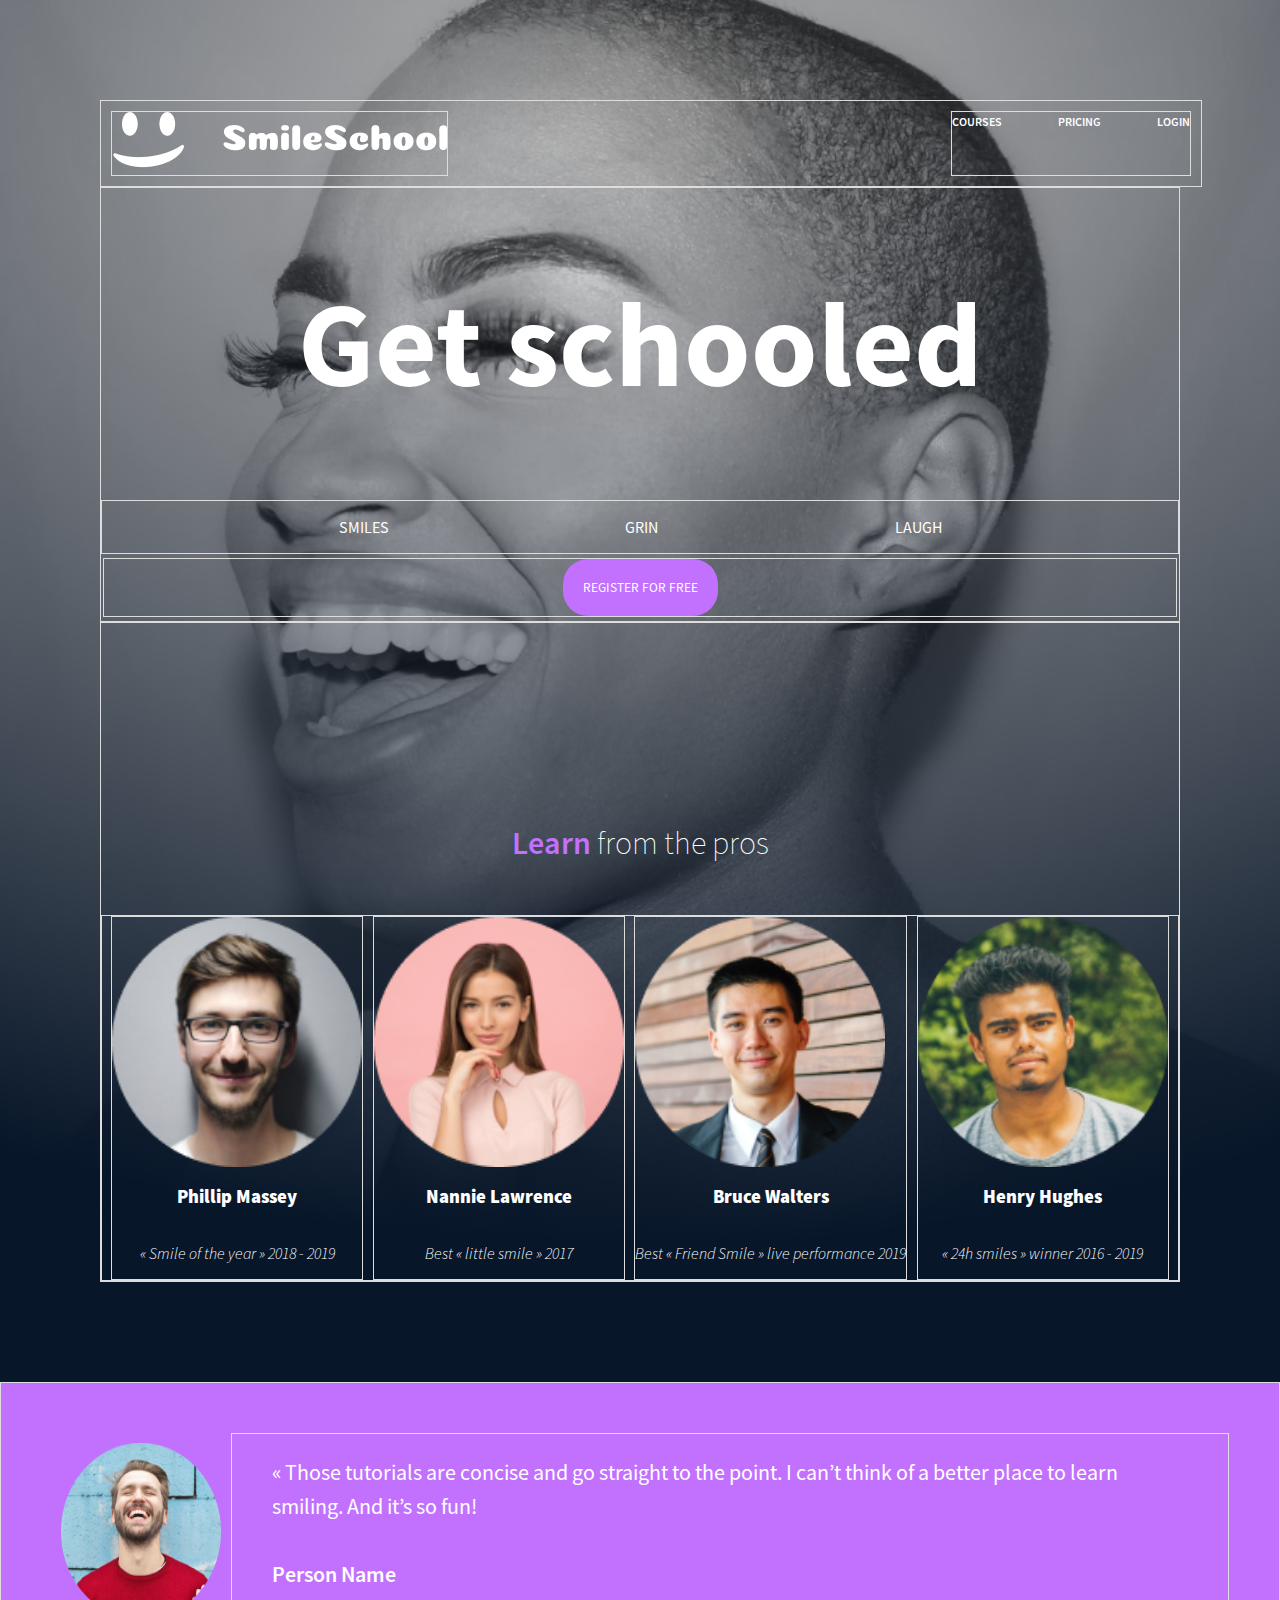
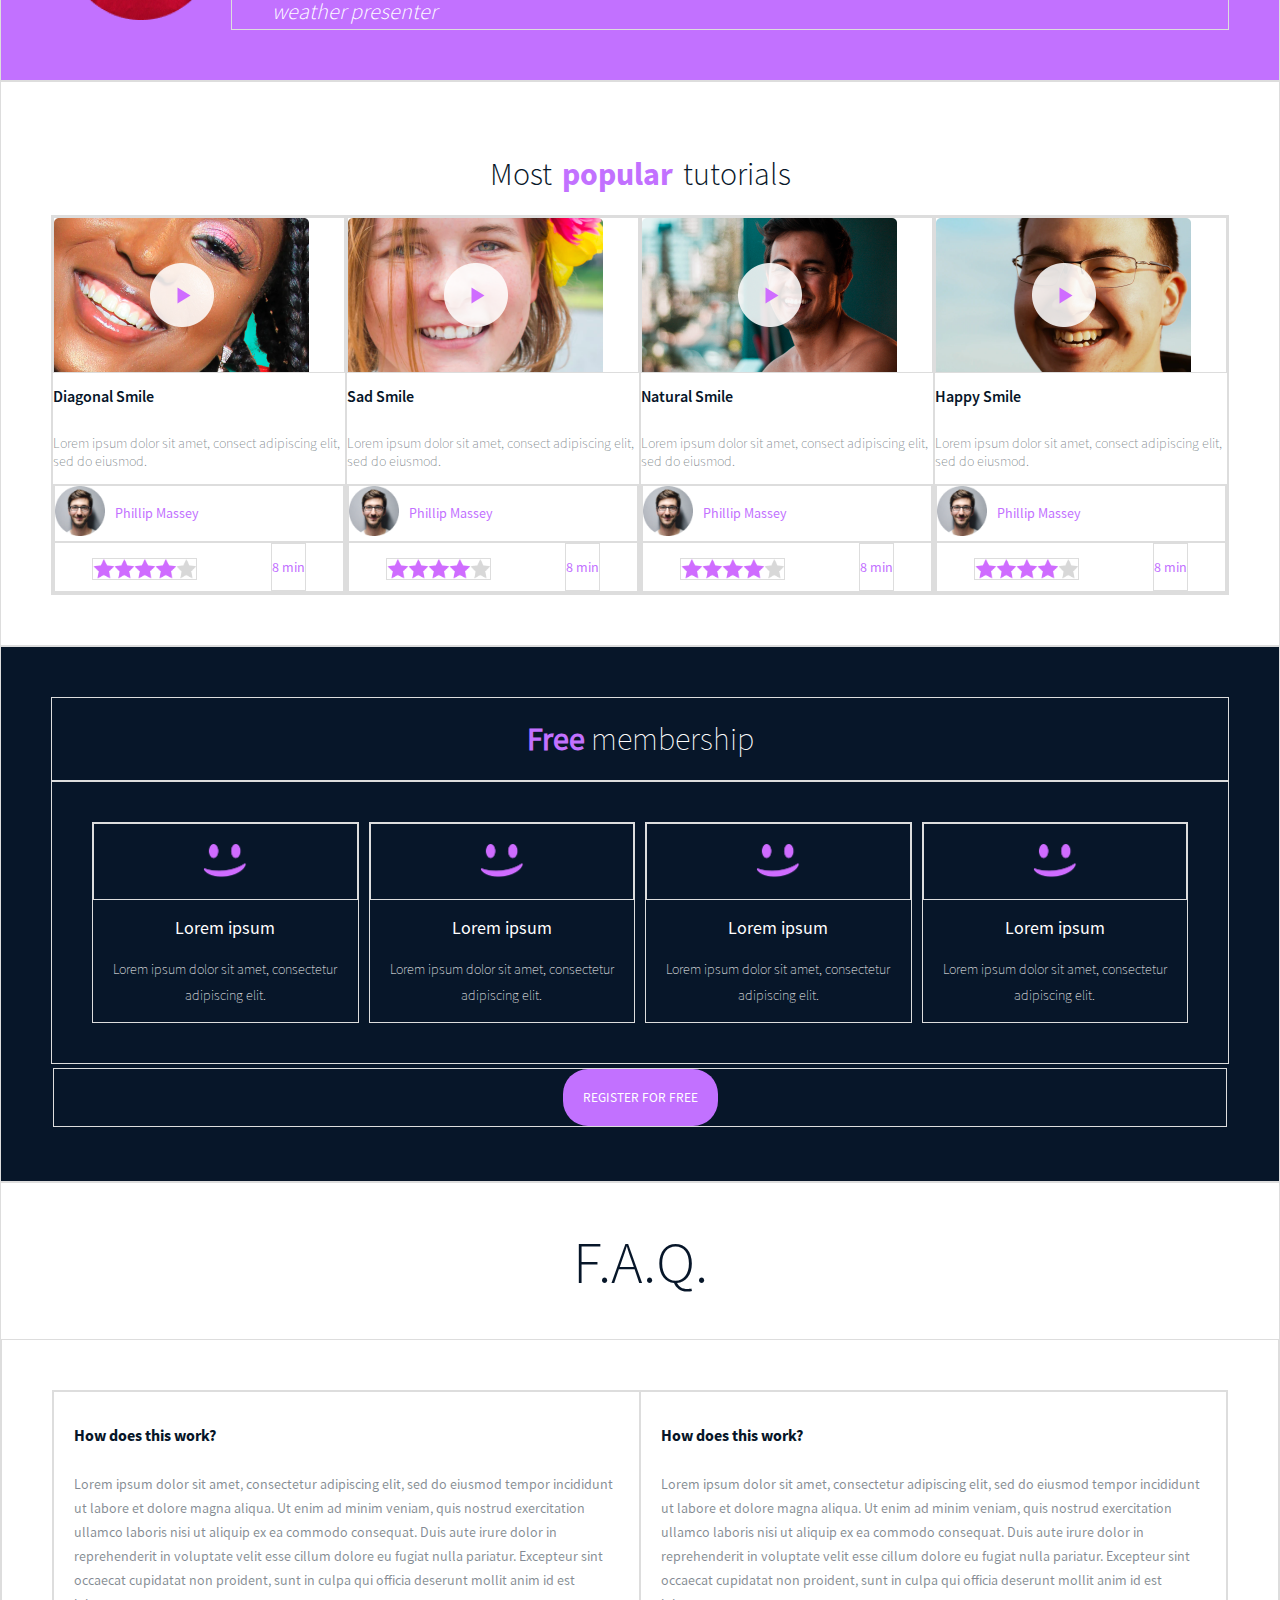
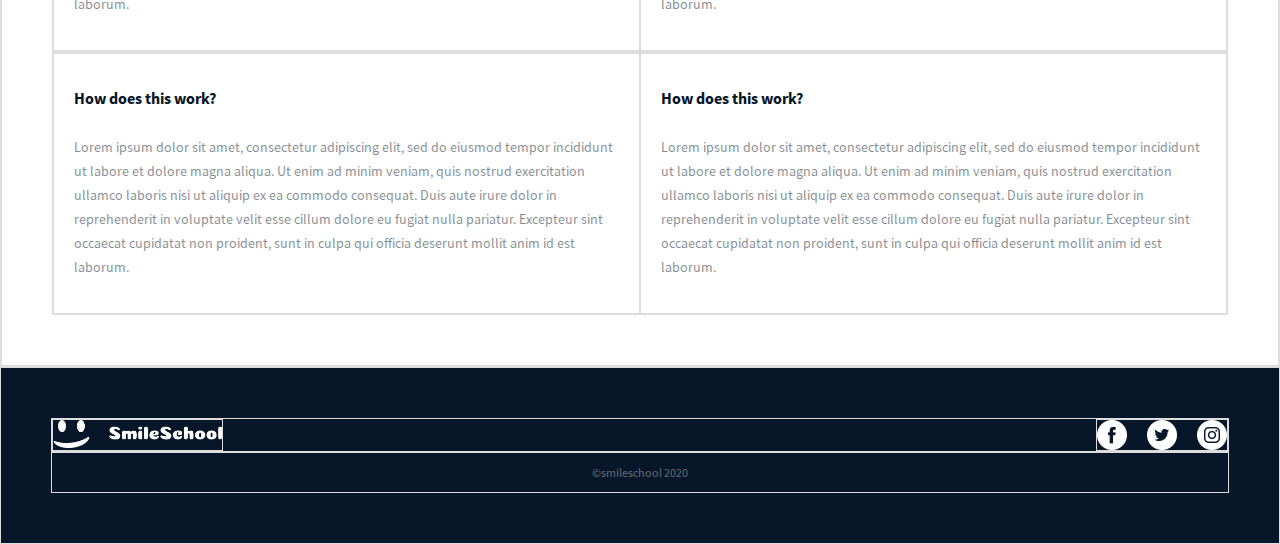
==== commit b44c3fa3: "fixing video section" ====
--- a/css_advanced/index.html
+++ b/css_advanced/index.html
@@ -37,22 +37,22 @@
             <span class="highlight">Learn</span> from the pros
           </h2>
           <div class="pros">
-            <div>
+            <div class="pro-box">
               <img src="images/pro_1.png" alt="Image 1">
               <h3>Phillip Massey</h3>
               <p>« Smile of the year » 2018 - 2019</p>
             </div>
-            <div>
+            <div class="pro-box">
               <img src="images/pro_2.png" alt="Image 2">
               <h3>Nannie Lawrence</h3>
               <p>Best « little smile » 2017</p>
             </div>
-              <div>
+              <div class="pro-box">
                 <img src="images/pro_3.png" alt="Image 3">
                 <h3>Bruce Walters</h3>
                 <p>Best « Friend Smile » live performance 2019</p>
               </div>
-                <div>
+                <div class="pro-box">
                   <img src="images/pro_4.png" alt="Image 4">
                   <h3>Henry Hughes</h3>
                   <p>« 24h smiles » winner 2016 - 2019</p>
@@ -82,8 +82,10 @@
         <h1>Most <span class="popular">popular</span> tutorials</h1>
         <div class="four-videos">
           <!--Video 1-->
-          <div>
+          <div class="video-box">
+            <div class="video-img">
             <img src="images/video1.png" alt="Image 1">
+            </div>
             <h2>Diagonal Smile</h2>
             <p>Lorem ipsum dolor sit amet, consect adipiscing elit, sed do eiusmod.</p>
             <div class="review">
@@ -99,13 +101,17 @@
                   <img src="images/full_star.png" alt="Star 4">
                   <img src="images/empty_star.png" alt="Star 5">
                 </div>
-                  <p>8 min</p>
+                <div class="min">
+                  <p>8 min</p>
+                  </div>
                 </div>
               </div>
             </div>
           <!--Video 2-->
-          <div>
-            <img src="images/video2.png" alt="Image 2">
+          <div class="video-box">
+            <div class="video-img">
+              <img src="images/video2.png" alt="Image 1">
+            </div>            
             <h2>Sad Smile</h2>
             <p>Lorem ipsum dolor sit amet, consect adipiscing elit, sed do eiusmod.</p>
             <div class="review">
@@ -121,13 +127,17 @@
                   <img src="images/full_star.png" alt="Star 4">
                   <img src="images/empty_star.png" alt="Star 5">
                 </div>
-                <p>8 min</p>
+                <div class="min">
+                  <p>8 min</p>
+                </div>              
               </div>
             </div>
           </div>
           <!--Video 3-->
-          <div>
-            <img src="images/video3.png" alt="Image 3">
+          <div class="video-box">
+            <div class="video-img">
+              <img src="images/video3.png" alt="Image 1">
+            </div>            
             <h2>Natural Smile</h2>
             <p>Lorem ipsum dolor sit amet, consect adipiscing elit, sed do eiusmod.</p>
             <div class="review">
@@ -143,14 +153,18 @@
                   <img src="images/full_star.png" alt="Star 4">
                   <img src="images/empty_star.png" alt="Star 5">
                 </div>
-                  <p>8 min</p>
-                </div>
+                <div class="min">
+                  <p>8 min</p>
+                </div>                
+              </div>
               </div>
             </div>
             <!--Video 4-->
-            <div>
-              <img src="images/video4.png" alt="Image 4">
-              <h2>Happy Smile</h2>
+            <div class="video-box">
+            <div class="video-img">
+              <img src="images/video4.png" alt="Image 1">
+            </div>              
+            <h2>Happy Smile</h2>
               <p>Lorem ipsum dolor sit amet, consect adipiscing elit, sed do eiusmod.</p>
               <div class="review">
                 <div class="phillip">
@@ -165,8 +179,10 @@
                     <img src="images/full_star.png" alt="Star 4">
                     <img src="images/empty_star.png" alt="Star 5">
                   </div>
-                  <p>8 min</p>
-                </div>
+                <div class="min">
+                  <p>8 min</p>
+                </div>                
+              </div>
               </div>
             </div>
         </div>
--- a/css_advanced/styles.css
+++ b/css_advanced/styles.css
@@ -27,6 +27,12 @@
 }
 
 @font-face {
+  font-family: 'Source Sans Pro-LightIt';
+  src: url(fonts/SourceSansPro-LightIt.otf);
+}
+
+
+@font-face {
   font-family: 'Source Sans Pro-Black';
   src: url(fonts/SourceSansPro-Black.otf);
 }
@@ -36,7 +42,12 @@
   src: url(fonts/SourceSansPro-It.otf);
 }
 
-h1, h2, h3 {
+div {
+  border: 1px solid #ddd;
+}
+
+
+h1, h2, h3, a, p {
   font-weight: normal;
   font-style: normal;
 }
@@ -77,10 +88,9 @@
 
 .menu a {
   color: #FFF;
-  font-family: 'Source Sans Pro', 'helvetica';
-  font-weight: 700;
+  font-family: Source Sans Pro-Semibold;
   font-size: 12px;
-  font-style: normal;
+  line-height: 15px;
   text-decoration: none;
 }
 
@@ -92,10 +102,9 @@
 .top-banner h1 {
   display: flex;
   flex-direction: column;
-  font-family: 'Source Sans Pro-Bold';
+  font-family: Source Sans Pro-Bold;
   font-size: 120px;
   font-weight: 700;
-  line-height: normal;
   text-align: center;
   color: #FFF;
 }
@@ -107,9 +116,10 @@
 }
 
 .three-words p {
-  font-family: 'Source Sans Pro-SemiBold';
+  font-family: Source Sans Pro-Regular;
   font-size: 16px;
   color: #FFF;
+  line-height: 20px
 }
 
 
@@ -133,8 +143,7 @@
   border-radius: 25px;
   padding: 20px;
   color: white;
-  font-family: "Source Sans Pro-Regular";
-  font-weight: 400;
+  font-family: Source Sans Pro-Regular;
 }
 
 
@@ -158,7 +167,6 @@
   font-family: "Source Sans Pro-ExtraLight";
   font-size: 32px;
   font-style: normal;
-  font-weight: 300;
   line-height: normal;
   text-align: center;
   margin-top: 200px;
@@ -170,23 +178,38 @@
   justify-content: space-evenly;
   text-align: center;
   margin-top: 25px;
-  word-wrap: normal;
-}
-
-.pros img {
+  word-wrap: wrap;
+}
+
+.pro-box {
+  display: flex;
+  flex-direction: column;
+}
+
+.pro-box img {
+  display: flex;
+  justify-content: center;
+  flex-direction: column;
   width: 250px;
   height: 250px;
   flex-shrink: 0;
 }
 
-.pros h3 {
-  color: #FFF;
-  font-family: "Source Sans Pro-Regular";
-}
-
-.pros p {
-  color: #FFF;
-  font-family: "Source Sans Pro-It";
+.pro-box h3 {
+  display: flex;
+  justify-content: center;
+  flex-direction: column;
+  color: #FFF;
+  font-family: "Source Sans Pro-Black";
+}
+
+.pro-box p {
+  display: flex;
+  flex-direction: column;
+  justify-content: center;
+  color: #FFF;
+  font-family: "Source Sans Pro-LightIt";
+  flex-wrap: wrap;
 }
 
 main {
@@ -217,137 +240,154 @@
   color: #FFF;
   text-align: left;
   font-size: 22px;
-  font-family: 'Source Sans Pro-Regular';
+  font-family: Source Sans Pro-Regular;
   font-weight: 400;
   line-height: 33.6px;
-}
-
-
-
-.quote p, i {
-  font-family: "Source Sans Pro-Regular";
+  padding-bottom: 10px;
+}
+
+
+
+.quote p {
+  display: flex;
+  font-family: Source Sans Pro-Semibold;
   margin-left: 40px;
   line-height: 15px;
 }
 
-
+.quote i {
+  display: flex;
+  font-family: Source Sans Pro-Light;
+  margin-left: 40px;
+  line-height: 15px;
+}
+
+/* Video Section */
 
 .video {
   display: flex;
   flex-direction: column;
-
+  padding: 50px;
+}
+
+.video h1 {
+  display: flex;
+  flex-direction: row;
+  justify-content: center;
+  color: #071629;
+  font-family: Source Sans Pro-Light;
+  font-size: 32px;
 }
 
 .popular {
+  display: flex;
+  flex-direction: row;
   color: #C271FF;
-  font-family: "Source Sans Pro-Semibold";
+  font-family: Source Sans Pro-Bold;
   font-size: 32px;
-  text-align: center;
-  line-height: 40px;
-  font-weight: 700;
-}
-
-.video h1 {
-  text-align: center;
-  color: black;
-  font-family: "Source Sans Pro-Light";
-  font-size: 32px;
-  line-height: 40px;
-  font-weight: 300;
-  word-spacing: 4px;
-}
+  margin-left: 10px;
+  margin-right: 10px;
+}
+
 
 .four-videos {
   display: flex;
   flex-direction: row;
   justify-content: space-evenly;
-  flex-wrap: wrap;
-  margin: 10px;
-}
-
-.four-videos h2 {
-  display: flex;
+
+}
+
+.video-box {
+  display: flex;
+  flex-direction: column;
+}
+
+.video-box h2 {
+  display: flex;
+  flex-direction: column;
+  font-family: Source Sans Pro-SemiBold;
+  font-size: 16px;
+  line-height: normal;
+  color: #071629;
+
+}
+
+.video-box p {
+  display: flex;
+  font-family: Source Sans Pro-Light;
+  font-size: 14px;
+  color: #07162980;
+
+}
+
+.video-box img {
+  display: flex;
+  max-width: 255px;
+  max-height: 154px;
+}
+
+.review {
+  display: flex;
+  flex-direction: column;
+
+}
+
+.phillip {
+  display: flex;
+  flex-direction: row;
+}
+
+.phillip h3 {
+  display: flex;
+  flex-direction: column;
+  margin-left: 10px;
+  color: #C271FF;
+  line-height: 27px;
   font-family: Source Sans Pro-Regular;
-  font-size: 16px;
-  font-weight: normal;
-  line-height: 20.11px;
-  text-align: left;
-  color: #071629;
-  margin: 20px;
-}
-
-.four-videos p {
-  display: flex;
-  width: 300px;
-  color: rgba(7, 22, 41, 0.50);
-  font-family: "Source Sans Pro-Regular";
   font-size: 14px;
-  font-style: normal;
-  font-weight: 400;
-  line-height: 24px;
-  margin: 20px;
-}
-
-.phillip {
-  display: flex;
-  justify-content: flex-start;
-  width: 1440px;
-  height: 392px;
-
-}
-
-.phillip h3 {
+
+}
+
+.phillip img {
+  display: flex;
+  flex-direction: column;
+  height: 50px;
+  width: 50px;
+}
+
+.stars-mins {
+  display: flex;
+  flex-direction: row;
+  justify-content: space-around;
+}
+
+.min {
+  display: flex;
+  flex-direction: column;
+
+}
+
+.min p {
+  display: flex;
+  font-family: Source Sans Pro-Regular;
   color: #C271FF;
-  font-family: "Source Sans Pro-Regular";
-  font-size: 14px;
-  font-style: normal;
-  line-height: 27px; /* 192.857% */
-  text-align: left;
-  font-weight: normal;
-  margin-top: 35px;
-}
-
-
-.phillip img {
-  display: flex;
-  padding-right: 20px;
-  margin: 20px;
-}
-
-.stars-mins {
-  display: flex;
-  flex-direction: row;
-  flex-wrap: wrap;
-  justify-content: space-between;
-  margin: 20px
-}
-
-.stars-mins p {
-  display: flex;
-  color: #C271FF;
-  text-align: right;
-  font-family: "Source Sans Pro-Regular";
-  font-size: 14px;
-  font-style: normal;
-  line-height: 27px;
-}
+}
+
 
 .stars {
   display: flex;
-  margin-top: 25px;
+  flex-direction: row;
+  height: 20px;
+  margin-top: 15px;
 }
 
 .stars img {
   display: flex;
-  width: 15px;
-  height: 15px;
-}
-
-
-.review {
-  display: flex;
-  flex-direction: column;
-}
+  flex-direction: row;
+
+}
+
+/* Membership Section */
 
 .membership {
   display: flex;
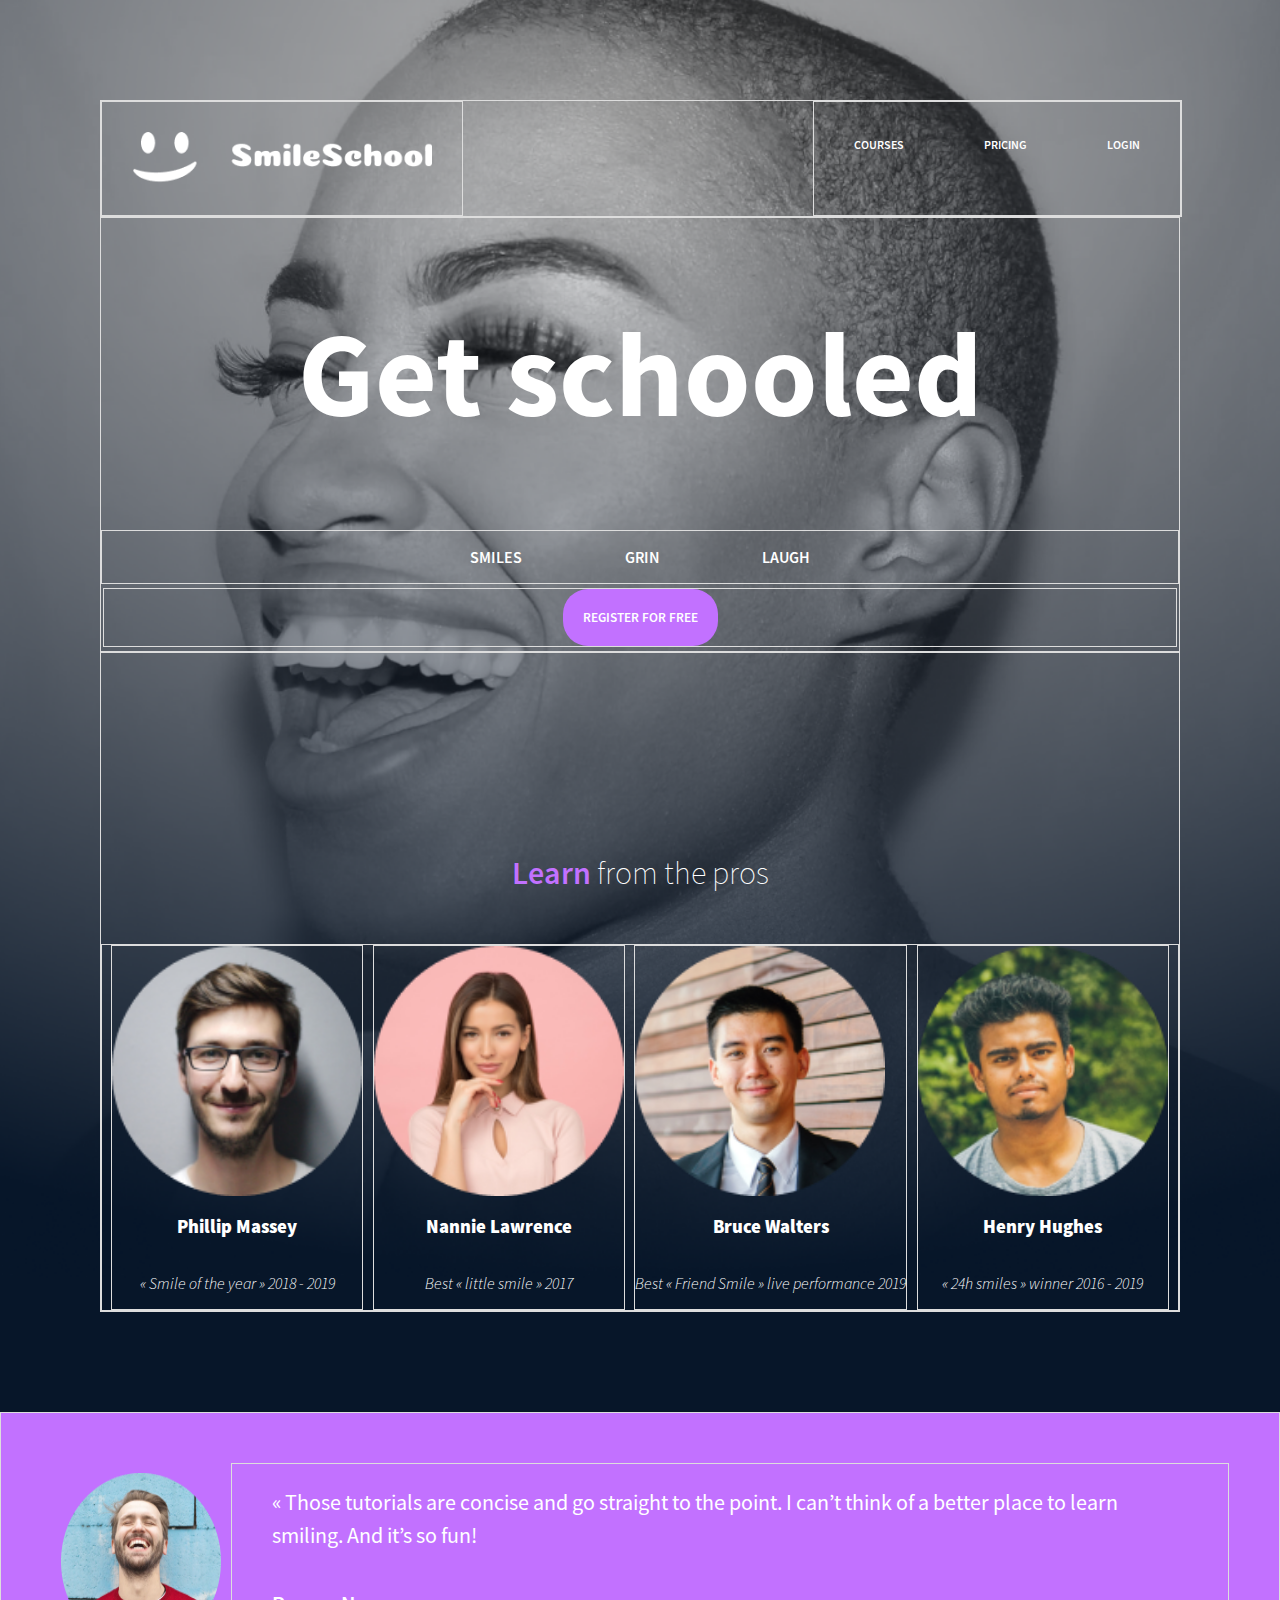
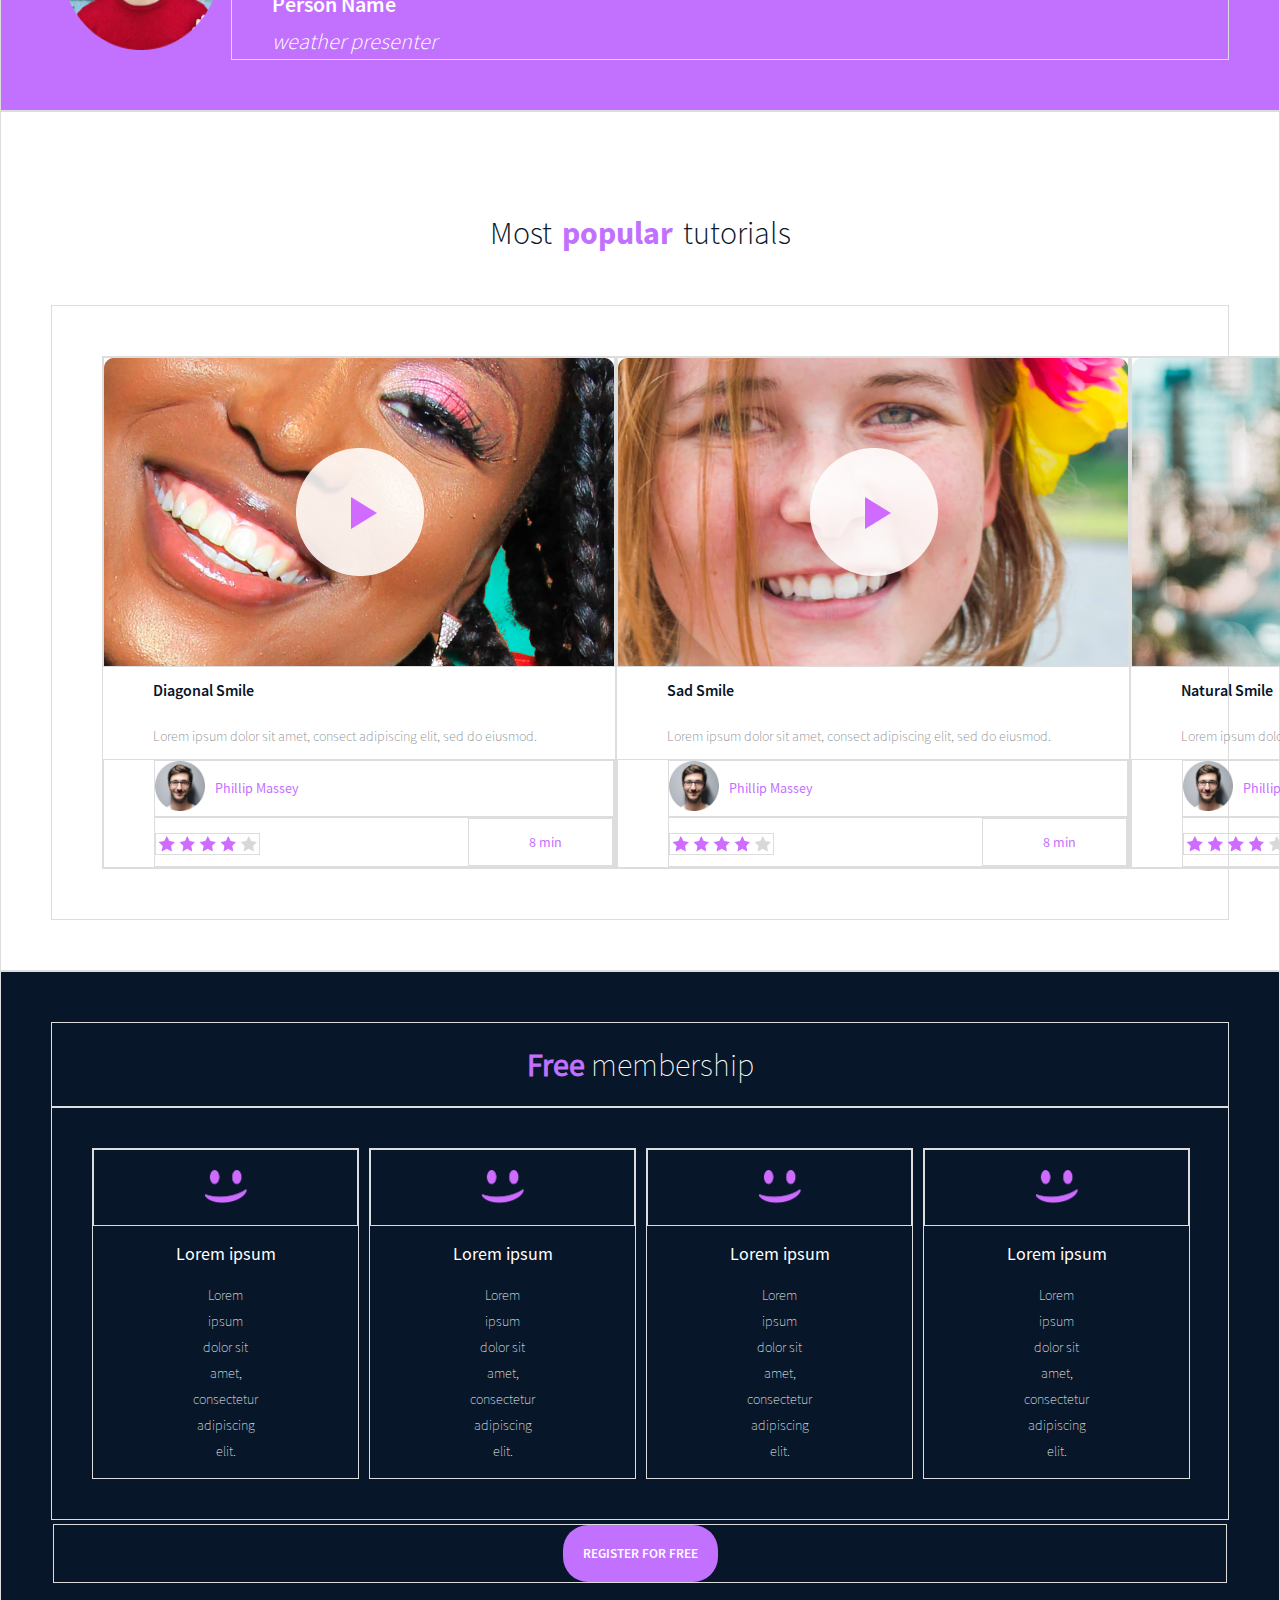
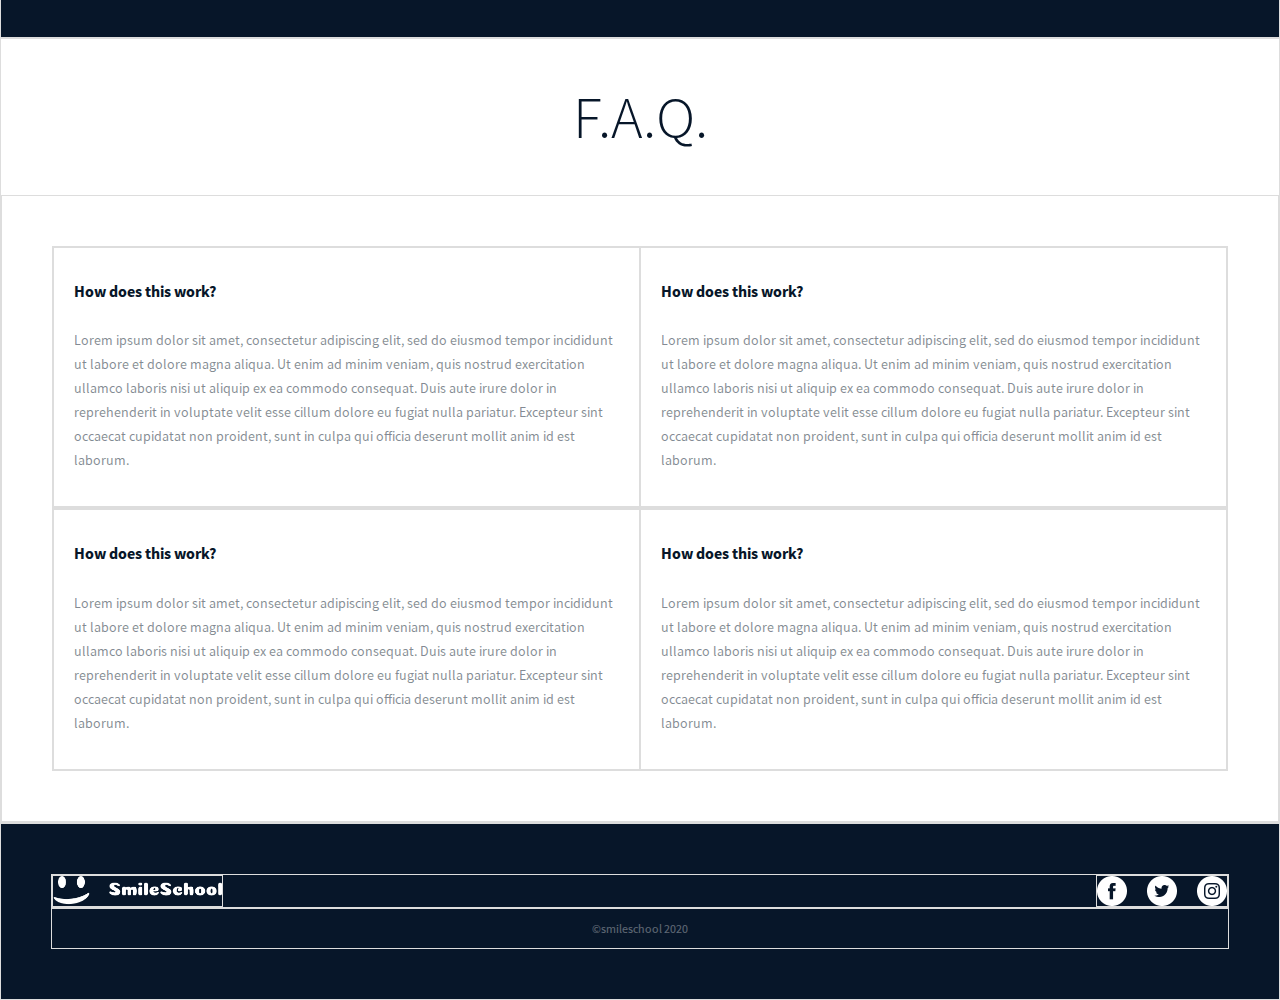
==== commit 323040f4: "fixing header" ====
--- a/css_advanced/index.html
+++ b/css_advanced/index.html
@@ -24,9 +24,7 @@
         <div class="top-banner">
         <h1>Get schooled</h1>
         <div class="three-words">
-        <p>SMILES</p>
-        <p>GRIN</p>
-        <p>LAUGH</p>
+        <p>SMILES GRIN LAUGH</p>
         </div>
         <div class="button-container">
           <button>REGISTER FOR FREE</button>
--- a/css_advanced/styles.css
+++ b/css_advanced/styles.css
@@ -41,6 +41,7 @@
   font-family: 'Source Sans Pro-It';
   src: url(fonts/SourceSansPro-It.otf);
 }
+
 
 div {
   border: 1px solid #ddd;
@@ -71,27 +72,37 @@
 .header {
   display: flex;
   justify-content: space-between;
-  align-items: right;
-  padding: 10px;
   width: 100%;
 }
 
 
 .logo {
-  align-items: left;
+  display: flex;
+
+}
+
+.logo img {
+  display: flex;
+  width: 300px;
+  padding: 30px;
 }
 
 .menu {
-  align-items: right;
-  word-spacing: 52px;
+  display: flex;
+  padding-top: 35px;
+  
 }
 
 .menu a {
+  display: flex;
   color: #FFF;
   font-family: Source Sans Pro-Semibold;
   font-size: 12px;
   line-height: 15px;
   text-decoration: none;
+  padding-left: 40px;
+  padding-right: 40px;
+  
 }
 
 .banner {
@@ -112,14 +123,17 @@
 .three-words {
   display: flex;
   flex-direction: row;
-  justify-content: space-evenly;
+  justify-content: center;
 }
 
 .three-words p {
-  font-family: Source Sans Pro-Regular;
+  display: flex;
+  flex-direction: column;
+  font-family: Source Sans Pro-Semibold;
   font-size: 16px;
   color: #FFF;
-  line-height: 20px
+  line-height: 20px;
+  word-spacing: 100px;
 }
 
 
@@ -143,7 +157,7 @@
   border-radius: 25px;
   padding: 20px;
   color: white;
-  font-family: Source Sans Pro-Regular;
+  font-family: Source Sans Pro-Semibold;
 }
 
 
@@ -277,6 +291,7 @@
   color: #071629;
   font-family: Source Sans Pro-Light;
   font-size: 32px;
+  padding: 30px
 }
 
 .popular {
@@ -294,13 +309,17 @@
   display: flex;
   flex-direction: row;
   justify-content: space-evenly;
+  padding: 50px;
 
 }
 
 .video-box {
   display: flex;
   flex-direction: column;
-}
+  justify-content: center;
+}
+
+
 
 .video-box h2 {
   display: flex;
@@ -309,6 +328,8 @@
   font-size: 16px;
   line-height: normal;
   color: #071629;
+  padding-left: 50px;
+  padding-right: 50px;
 
 }
 
@@ -317,19 +338,23 @@
   font-family: Source Sans Pro-Light;
   font-size: 14px;
   color: #07162980;
-
-}
-
-.video-box img {
-  display: flex;
-  max-width: 255px;
-  max-height: 154px;
+  padding-left: 50px;
+  padding-right: 50px;
+}
+
+.video-img {
+  display: flex;
+  justify-content: space-evenly;
+}
+
+.video-img img {
+  display: flex;
 }
 
 .review {
   display: flex;
   flex-direction: column;
-
+  padding-left: 50px;
 }
 
 .phillip {
@@ -358,7 +383,7 @@
 .stars-mins {
   display: flex;
   flex-direction: row;
-  justify-content: space-around;
+  justify-content: space-between;
 }
 
 .min {
@@ -371,6 +396,9 @@
   display: flex;
   font-family: Source Sans Pro-Regular;
   color: #C271FF;
+  font-size: 14px;
+  padding-left: 60px;
+  flex-wrap: nowrap;
 }
 
 
@@ -384,7 +412,7 @@
 .stars img {
   display: flex;
   flex-direction: row;
-
+  margin: 2px;
 }
 
 /* Membership Section */
@@ -469,7 +497,8 @@
   line-height: 26px;
   text-align: center;
   flex-wrap: wrap;
-
+  padding-left: 100px;
+  padding-right: 100px;
 }
 
 .faq {
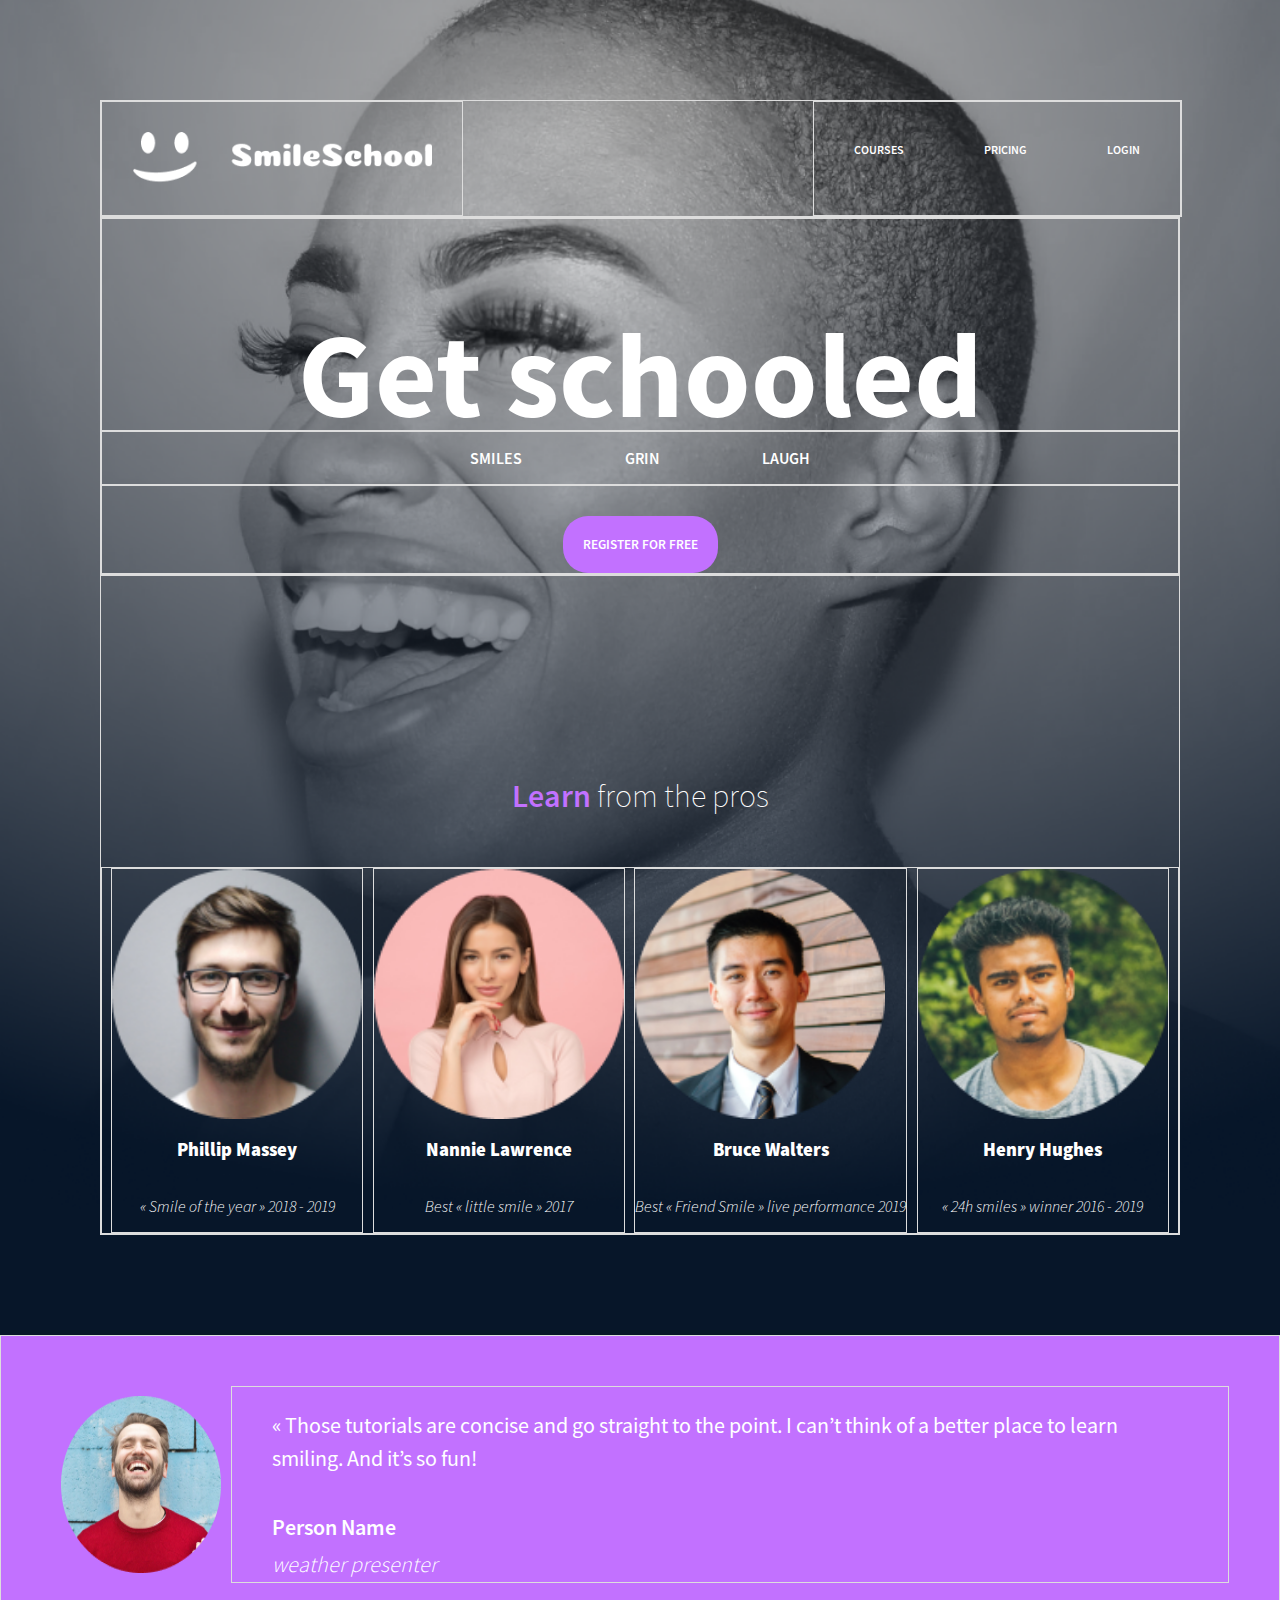
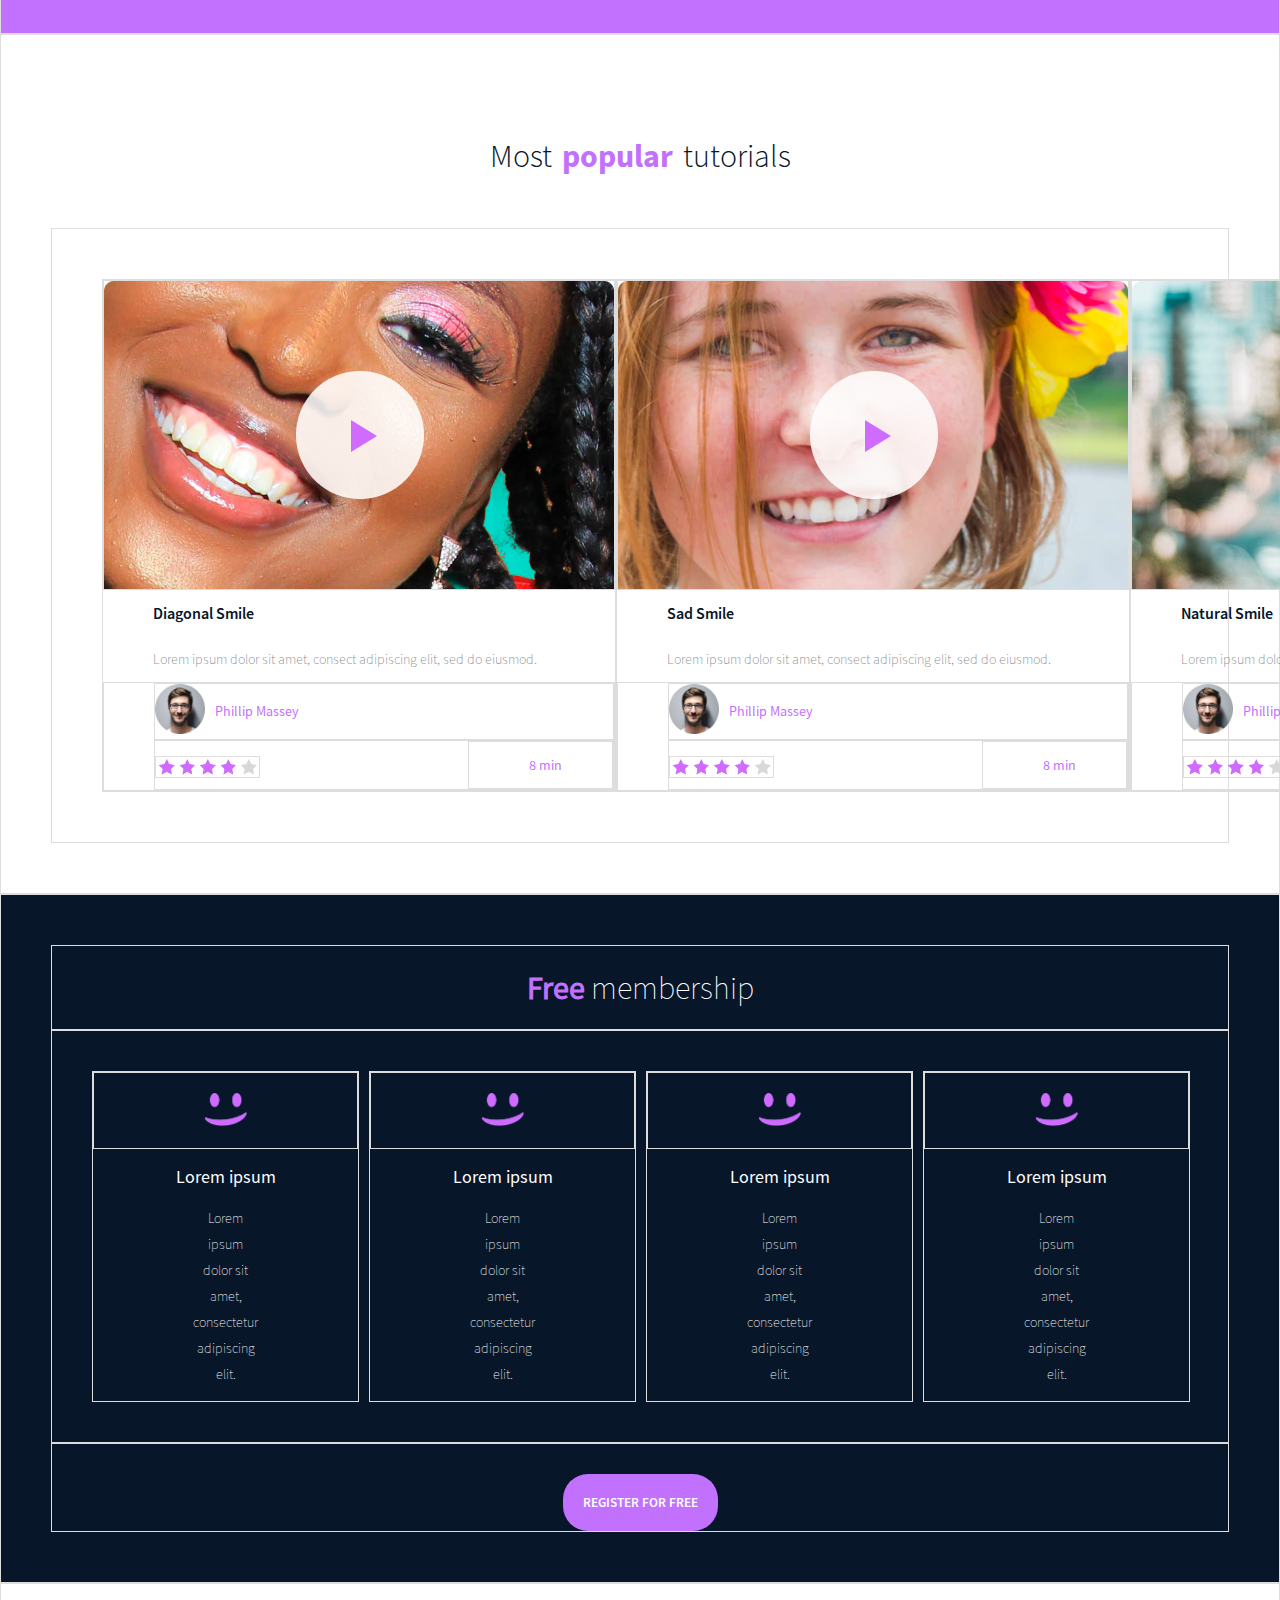
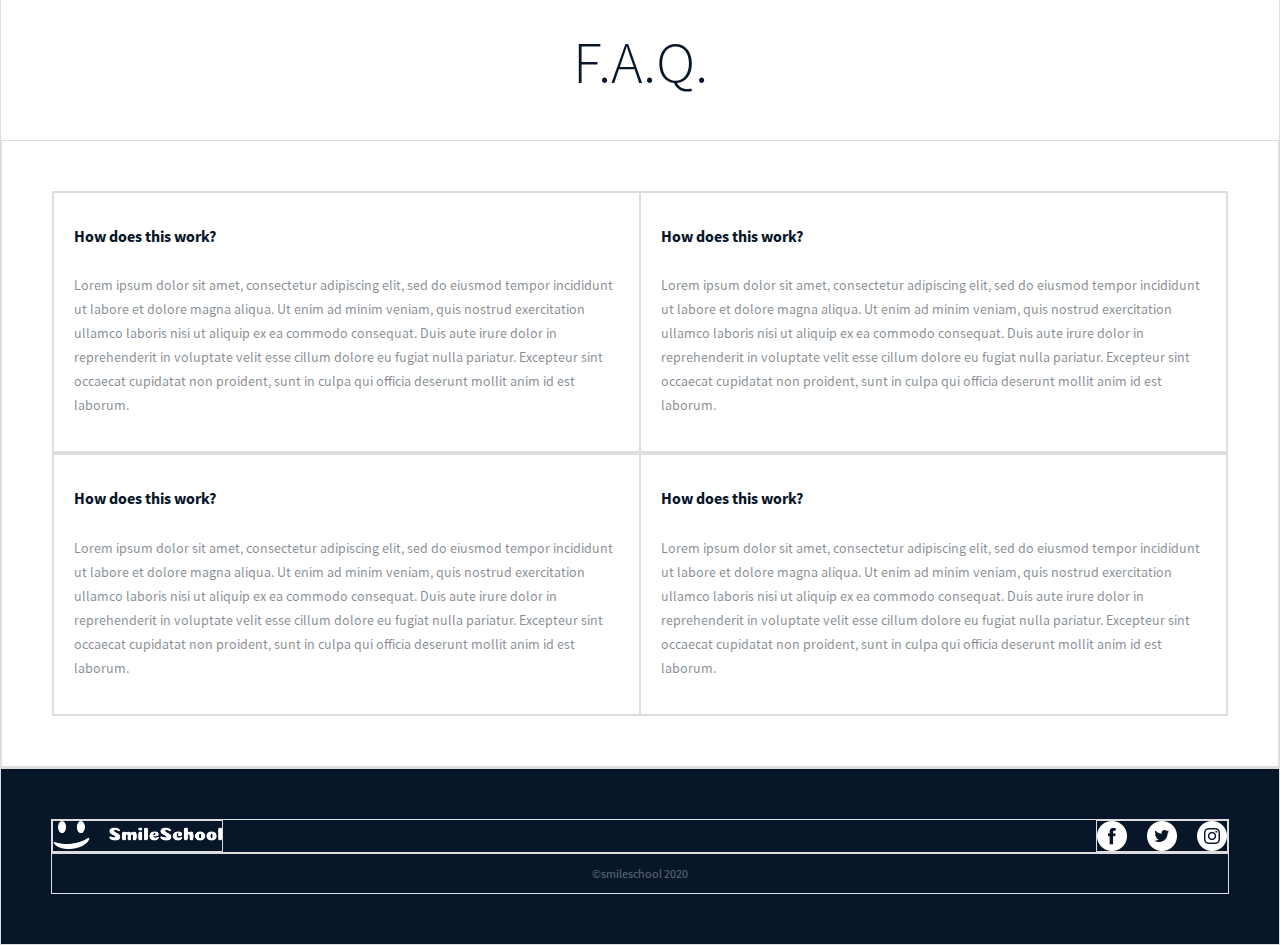
==== commit 15ce2025: "finishing touches" ====
--- a/css_advanced/index.html
+++ b/css_advanced/index.html
@@ -22,7 +22,9 @@
     <!--Banner-->
       <section class="banner">
         <div class="top-banner">
-        <h1>Get schooled</h1>
+          <div class="get-schooled">
+            <h1>Get schooled</h1>
+          </div>
         <div class="three-words">
         <p>SMILES GRIN LAUGH</p>
         </div>
--- a/css_advanced/styles.css
+++ b/css_advanced/styles.css
@@ -89,7 +89,7 @@
 
 .menu {
   display: flex;
-  padding-top: 35px;
+  padding-top: 40px;
   
 }
 
@@ -110,7 +110,17 @@
   flex-direction: column;
 }
 
-.top-banner h1 {
+.top-banner {
+  display: flex;
+  flex-direction: column;
+}
+
+.get-schooled {
+  display: flex;
+  flex-direction: column;
+}
+
+.get-schooled h1 {
   display: flex;
   flex-direction: column;
   font-family: Source Sans Pro-Bold;
@@ -118,6 +128,7 @@
   font-weight: 700;
   text-align: center;
   color: #FFF;
+  height: 50px;
 }
 
 .three-words {
@@ -144,7 +155,7 @@
   text-align: center;
   text-decoration: none;
   font-size: 14px;
-  margin: 4px 2px;
+  padding-top: 30px;
 }
 
 button {
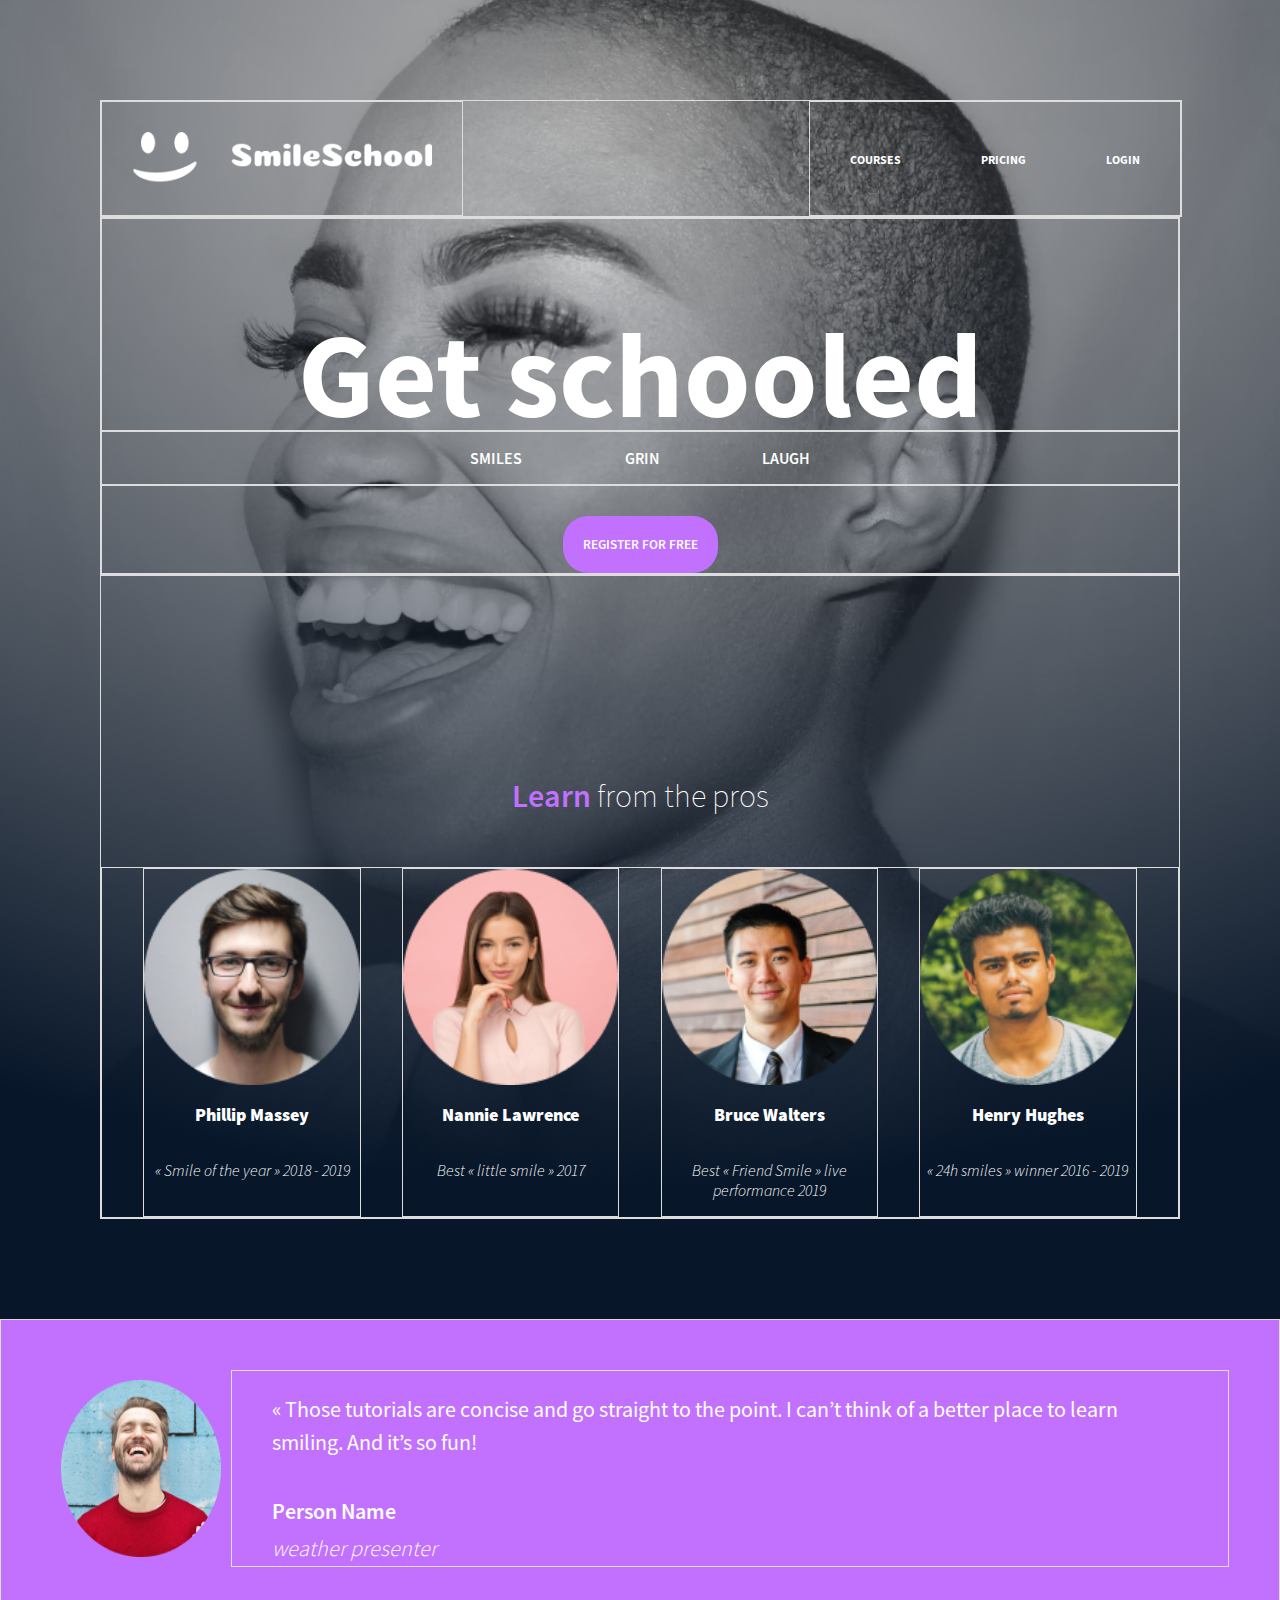
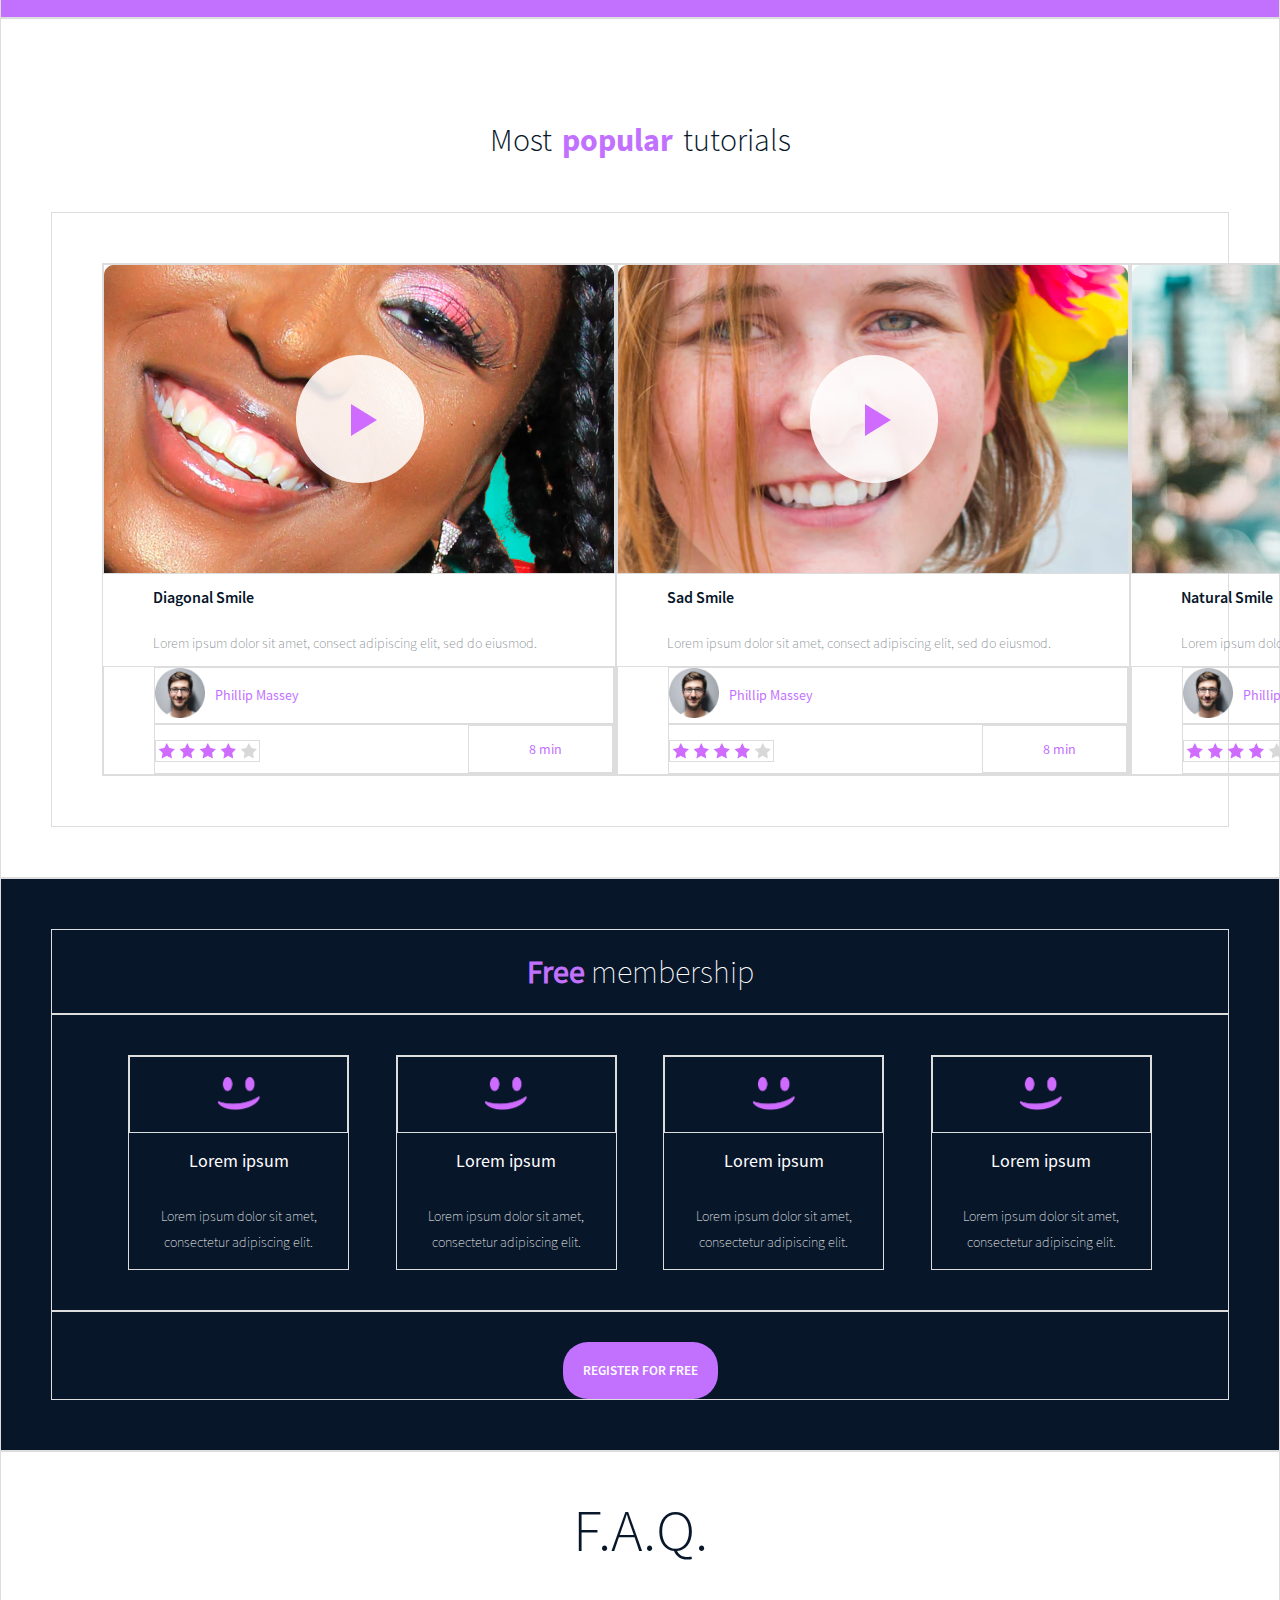
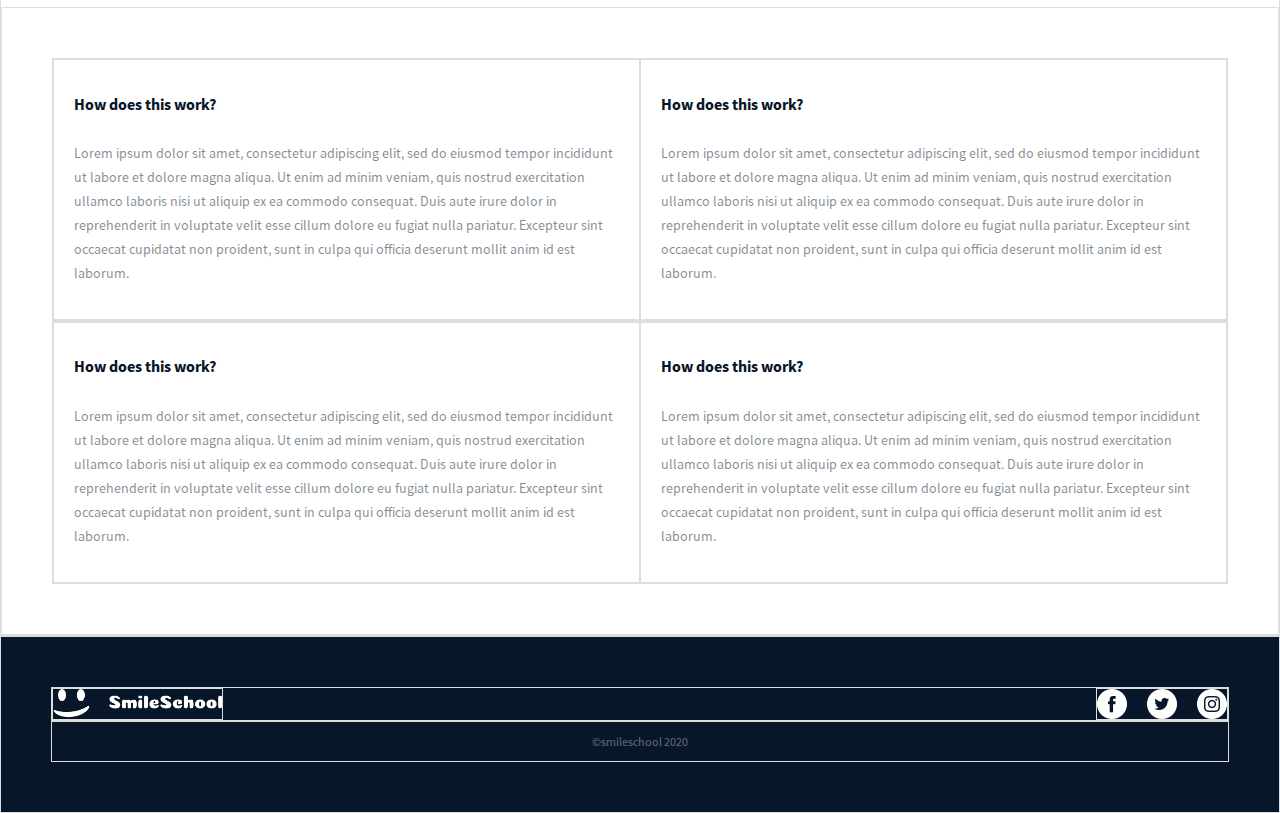
==== commit 92e7544f: "responsive smiley and pros" ====
--- a/css_advanced/index.html
+++ b/css_advanced/index.html
@@ -195,28 +195,28 @@
           <h1> <span class="free">Free</span> membership</h1>
         </div>
         <div class="smiley-boxes">
-          <div>
+          <div class="smile-onebox">
             <div class="smileys">
               <img src="images/smiley.png" alt="Image 3">
             </div>            
             <h2>Lorem ipsum</h2>
             <p>Lorem ipsum dolor sit amet, consectetur adipiscing elit.</p>
           </div>
-          <div>
+          <div class="smile-onebox">
             <div class="smileys">
               <img src="images/smiley.png" alt="Image 3">
             </div>            
             <h2>Lorem ipsum</h2>
             <p>Lorem ipsum dolor sit amet, consectetur adipiscing elit.</p>
           </div>
-          <div>
+          <div class="smile-onebox">
             <div class="smileys">
             <img src="images/smiley.png" alt="Image 3">
             </div>
             <h2>Lorem ipsum</h2>
             <p>Lorem ipsum dolor sit amet, consectetur adipiscing elit.</p>
           </div>
-          <div>
+          <div class="smile-onebox">
             <div class="smileys">
               <img src="images/smiley.png" alt="Image 3">
             </div>           
--- a/css_advanced/styles.css
+++ b/css_advanced/styles.css
@@ -43,9 +43,11 @@
 }
 
 
+
 div {
   border: 1px solid #ddd;
 }
+
 
 
 h1, h2, h3, a, p {
@@ -89,14 +91,14 @@
 
 .menu {
   display: flex;
-  padding-top: 40px;
+  padding-top: 50px;
   
 }
 
 .menu a {
   display: flex;
   color: #FFF;
-  font-family: Source Sans Pro-Semibold;
+  font-family: Source Sans Pro-Bold;
   font-size: 12px;
   line-height: 15px;
   text-decoration: none;
@@ -209,14 +211,14 @@
 .pro-box {
   display: flex;
   flex-direction: column;
+  width: 20%;
 }
 
 .pro-box img {
   display: flex;
   justify-content: center;
   flex-direction: column;
-  width: 250px;
-  height: 250px;
+  width: 100%;
   flex-shrink: 0;
 }
 
@@ -226,6 +228,7 @@
   flex-direction: column;
   color: #FFF;
   font-family: "Source Sans Pro-Black";
+  font-size: 18px;
 }
 
 .pro-box p {
@@ -508,8 +511,13 @@
   line-height: 26px;
   text-align: center;
   flex-wrap: wrap;
-  padding-left: 100px;
-  padding-right: 100px;
+
+}
+
+.smile-onebox {
+  display: flex;
+  flex-direction: column;
+  width: 20%;
 }
 
 .faq {
